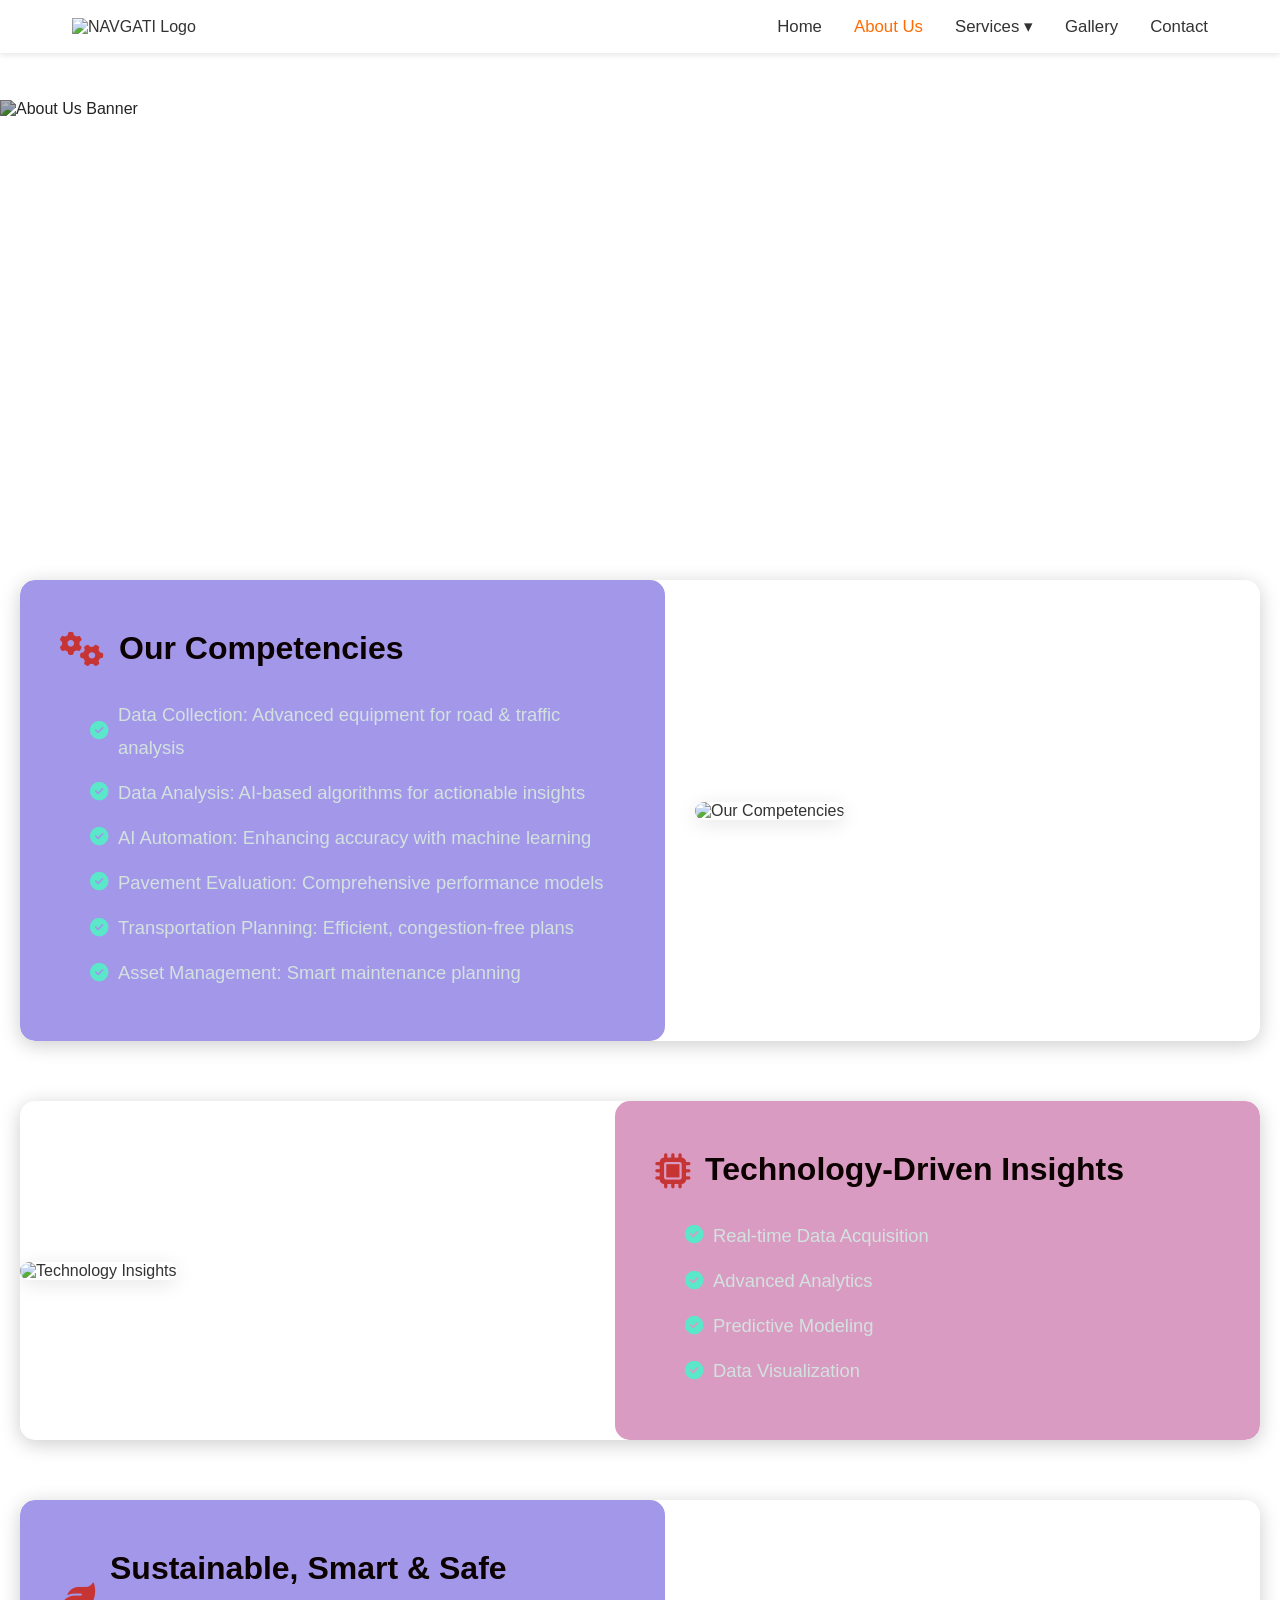
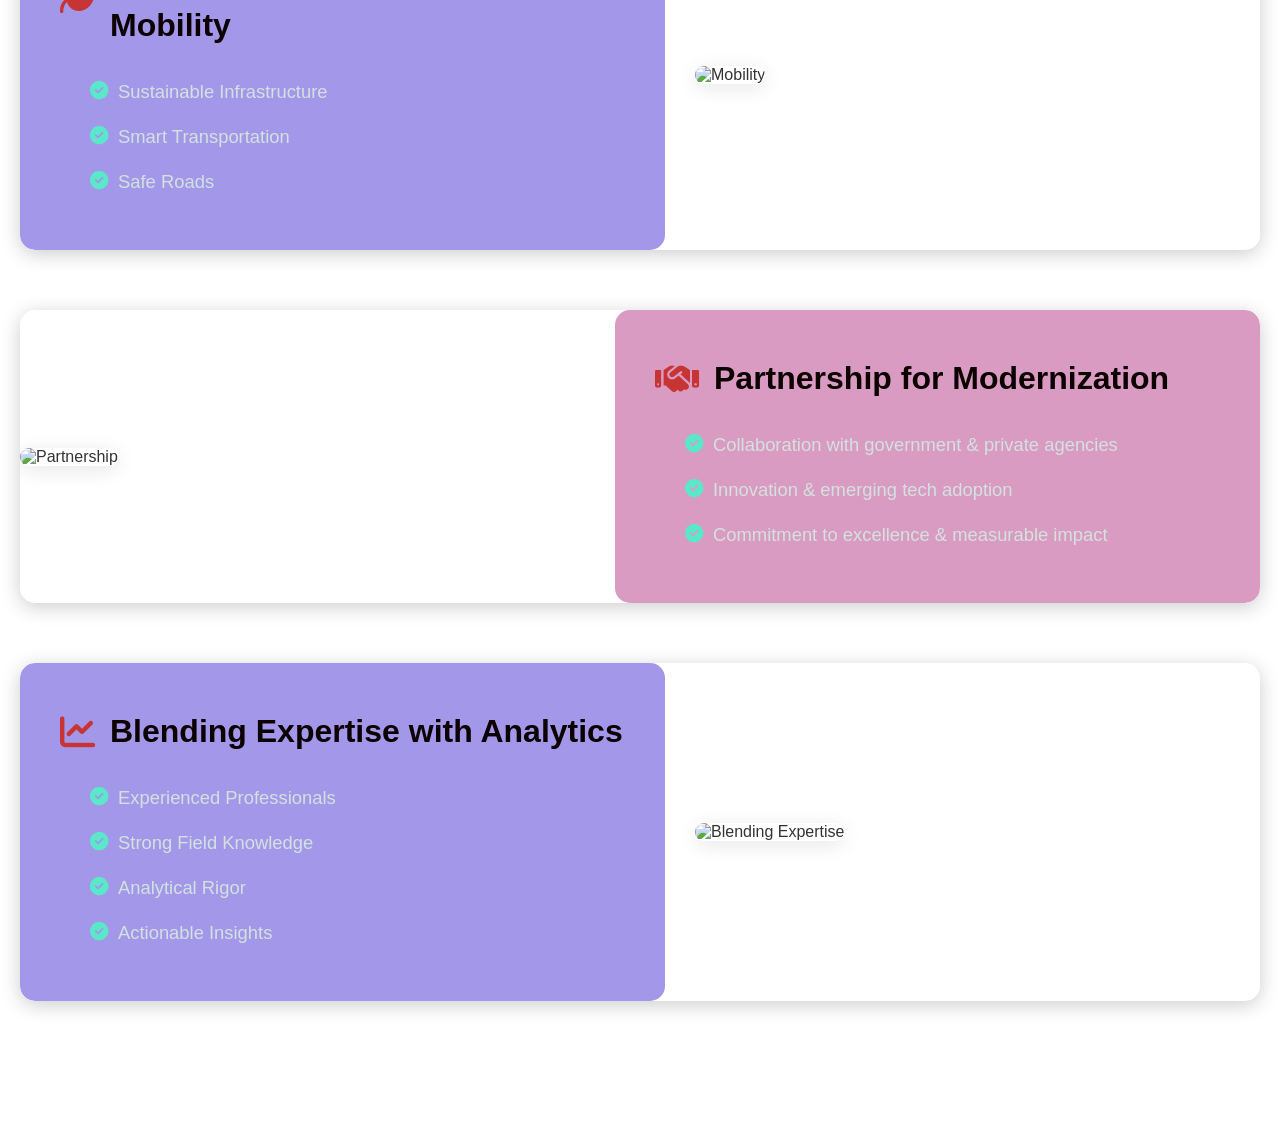
==== about.html @ 058693f0 "Add files via upload" ====
<!DOCTYPE html>
<html lang="en">
<head>
  <meta charset="UTF-8" />
  <meta name="viewport" content="width=device-width, initial-scale=1.0" />
  <title>About Us - Navgati India Pvt. Ltd.</title>

  <!-- Font Awesome for icons -->
  <link rel="stylesheet" href="https://cdnjs.cloudflare.com/ajax/libs/font-awesome/6.4.0/css/all.min.css">

  <style>
    * { margin: 0; padding: 0; box-sizing: border-box; }

   /* ===== BODY WITH FULL BACKGROUND IMAGE ===== */
body {
  font-family: 'Segoe UI', Tahoma, Geneva, Verdana, sans-serif;
  background: url('about-bg.jpg') no-repeat center center fixed;
  background-size: cover;
  color: #333;
  position: relative;
}

/* Image overlay across entire page for readability */
body::before {
  content: "";
  position: fixed;
  top: 0; 
  left: 0; 
  right: 0; 
  bottom: 0;
  background: url('overlay-texture.png') no-repeat center center fixed;
  background-size: cover;
  opacity: 0.6;   /* adjust transparency of overlay image */
  z-index: -1;
}

    /* ===== NAVBAR ===== */
    .navbar {
      position: fixed;
      top: 0;
      left: 0;
      right: 0;
      width: 100%;
      background: rgba(255, 255, 255, 0.9);
      backdrop-filter: blur(8px);
      box-shadow: 0 2px 6px rgba(0, 0, 0, 0.1);
      z-index: 1000;
    }

    .nav-container {
      max-width: 1200px;
      margin: auto;
      padding: 1rem 2rem;
      display: flex;
      align-items: center;
      justify-content: space-between;
    }

    .logo img { height: 70px; }

    .nav-menu {
      list-style: none;
      display: flex;
      align-items: center;
      gap: 2rem;
    }

    .nav-menu a {
      text-decoration: none;
      color: #333;
      font-weight: 500;
      font-size: 1.05rem;
      transition: color 0.3s;
    }

    .nav-menu a:hover,
    .nav-menu a.active { color: #ff6b00; }

    .dropdown { position: relative; }
    .dropdown-menu { 
      display: none; 
      position: absolute; 
      top: 100%; 
      left: 0; 
      background: #fff; 
      list-style: none; 
      padding: 8px 0; 
      margin: 0; 
      border-radius: 8px; 
      box-shadow: 0 4px 12px rgba(0, 0, 0, 0.15); 
      z-index: 2000; 
    }
    .dropdown:hover .dropdown-menu { display: block; }
    .dropdown-menu li { width: 220px; }
    .dropdown-item { display: block; padding: 10px 20px; color: #333; text-decoration: none; border-radius: 6px; transition: background 0.2s, color 0.2s; }
    .dropdown-item:hover { background-color: #0078d4; color: #fff; }

    /* ===== HERO SECTION ===== */
    .hero { 
      position: relative; 
      height: 400px; 
      margin-top: 100px; 
      overflow: hidden;
    }

    .hero img { 
      width: 100%; 
      height: 100%; 
      object-fit: cover; 
      filter: brightness(70%); 
    }

    .hero h1 { 
      position: absolute; 
      bottom: 30px; 
      left: 80px; 
      color: white; 
      font-size: 4rem; 
      font-weight: bold; 
    }

    /* ===== ABOUT SECTION ===== */
    .about-section { 
      padding: 80px 20px; 
      position: relative;
    }

    .section-row {
      display: flex;
      align-items: center;
      gap: 30px;
      margin-bottom: 60px;
      flex-wrap: wrap;
      border-radius: 15px;
      overflow: hidden;
      background: transparent; /* remove white container */
      box-shadow: 0 4px 20px rgba(0,0,0,0.2);
    }

    .section-row.reverse { flex-direction: row-reverse; }

    .about-text-container {
      flex: 1;
      padding: 40px;
      font-size: 1.15rem;
      line-height: 1.8;
      color: #333;
      border-radius: 15px;
    }

    .about-text-container.white-bg { background-color: rgba(154, 140, 231, 0.9); }
    .about-text-container.grey-bg { background-color: rgba(214, 145, 188, 0.9); }

    .about-text-container h2 {
      display: flex;
      align-items: center;
      font-size: 2rem;
      margin-bottom: 20px;
      color: #0c0202;
    }

    .about-text-container h2 i {
      margin-right: 15px;
      color: #c73434;
      font-size: 2.2rem;
    }

    .about-text-container ul {
      padding-left: 30px;
      margin-top: 15px;
      color: #d3e2df;
    }

    .about-text-container ul li {
      margin-bottom: 12px;
      display: flex;
      align-items: center;
    }

    .about-text-container ul li i {
      margin-right: 10px;
      color: #5be7c9;
    }

    .about-image-container {
      flex: 1;
      position: relative;
    }

    .about-image-container img {
      width: 100%;
      border-radius: 15px;
      max-height: 400px;
      border-radius: 15px;
      object-fit: cover;
      box-shadow: 0 4px 20px rgba(0,0,0,0.1);
    }

    @media (max-width: 900px) {
      .section-row, .section-row.reverse { flex-direction: column; text-align: center; }
      .about-text-container, .about-image-container { width: 100%; }
      .about-text-container h2 { justify-content: center; }
      .hero h1 { left: 20px; font-size: 2.5rem; }
    }
  </style>
</head>

<body>
  <!-- Navbar -->
  <header class="navbar">
    <div class="nav-container">
      <div class="logo"><img src="navgatilogo.png" alt="NAVGATI Logo" /></div>
      <ul class="nav-menu">
        <li><a href="index.html">Home</a></li>
        <li><a href="about.html" class="active">About Us</a></li>
        <li class="dropdown">
          <a href="#">Services ▾</a>
          <ul class="dropdown-menu">
            <li><a href="engineering.html" class="dropdown-item">Engineering Services</a></li>
            <li><a href="softwaredevelopments.html" class="dropdown-item">Software Services</a></li>
          </ul>
        </li>
        <li><a href="gallery.html">Gallery</a></li>
        <li><a href="contact Us.html">Contact</a></li>
      </ul>
    </div>
  </header>

  <!-- Hero Section -->
  <section class="hero">
    <img src="aboutbanner.png" alt="About Us Banner" />
    <h1>About Us</h1>
  </section>

  <!-- About Content -->
  <section class="about-section">

    <!-- Our Competencies -->
    <div class="section-row">
      <div class="about-text-container white-bg">
        <h2><i class="fas fa-cogs"></i>Our Competencies</h2>
        <ul>
          <li><i class="fas fa-check-circle"></i>Data Collection: Advanced equipment for road & traffic analysis</li>
          <li><i class="fas fa-check-circle"></i>Data Analysis: AI-based algorithms for actionable insights</li>
          <li><i class="fas fa-check-circle"></i>AI Automation: Enhancing accuracy with machine learning</li>
          <li><i class="fas fa-check-circle"></i>Pavement Evaluation: Comprehensive performance models</li>
          <li><i class="fas fa-check-circle"></i>Transportation Planning: Efficient, congestion-free plans</li>
          <li><i class="fas fa-check-circle"></i>Asset Management: Smart maintenance planning</li>
        </ul>
      </div>
      <div class="about-image-container">
        <img src="competencies.jpg" alt="Our Competencies" />
      </div>
    </div>

    <!-- Technology-Driven Insights -->
    <div class="section-row reverse">
      <div class="about-text-container grey-bg">
        <h2><i class="fas fa-microchip"></i>Technology-Driven Insights</h2>
        <ul>
          <li><i class="fas fa-check-circle"></i>Real-time Data Acquisition</li>
          <li><i class="fas fa-check-circle"></i>Advanced Analytics</li>
          <li><i class="fas fa-check-circle"></i>Predictive Modeling</li>
          <li><i class="fas fa-check-circle"></i>Data Visualization</li>
        </ul>
      </div>
      <div class="about-image-container">
        <img src="technology.jpg" alt="Technology Insights" />
      </div>
    </div>

    <!-- Sustainable, Smart & Safe Mobility -->
    <div class="section-row">
      <div class="about-text-container white-bg">
        <h2><i class="fas fa-leaf"></i>Sustainable, Smart & Safe Mobility</h2>
        <ul>
          <li><i class="fas fa-check-circle"></i>Sustainable Infrastructure</li>
          <li><i class="fas fa-check-circle"></i>Smart Transportation</li>
          <li><i class="fas fa-check-circle"></i>Safe Roads</li>
        </ul>
      </div>
      <div class="about-image-container">
        <img src="mobility.jpg" alt="Mobility" />
      </div>
    </div>

    <!-- Partnership for Modernization -->
    <div class="section-row reverse">
      <div class="about-text-container grey-bg">
        <h2><i class="fas fa-handshake"></i>Partnership for Modernization</h2>
        <ul>
          <li><i class="fas fa-check-circle"></i>Collaboration with government & private agencies</li>
          <li><i class="fas fa-check-circle"></i>Innovation & emerging tech adoption</li>
          <li><i class="fas fa-check-circle"></i>Commitment to excellence & measurable impact</li>
        </ul>
      </div>
      <div class="about-image-container">
        <img src="partnership.jpg" alt="Partnership" />
      </div>
    </div>

    <!-- Blending Expertise with Analytics -->
    <div class="section-row">
      <div class="about-text-container white-bg">
        <h2><i class="fas fa-chart-line"></i>Blending Expertise with Analytics</h2>
        <ul>
          <li><i class="fas fa-check-circle"></i>Experienced Professionals</li>
          <li><i class="fas fa-check-circle"></i>Strong Field Knowledge</li>
          <li><i class="fas fa-check-circle"></i>Analytical Rigor</li>
          <li><i class="fas fa-check-circle"></i>Actionable Insights</li>
        </ul>
      </div>
      <div class="about-image-container">
        <img src="analytics.jpg" alt="Blending Expertise" />
      </div>
    </div>

  </section>
</body>
</html>
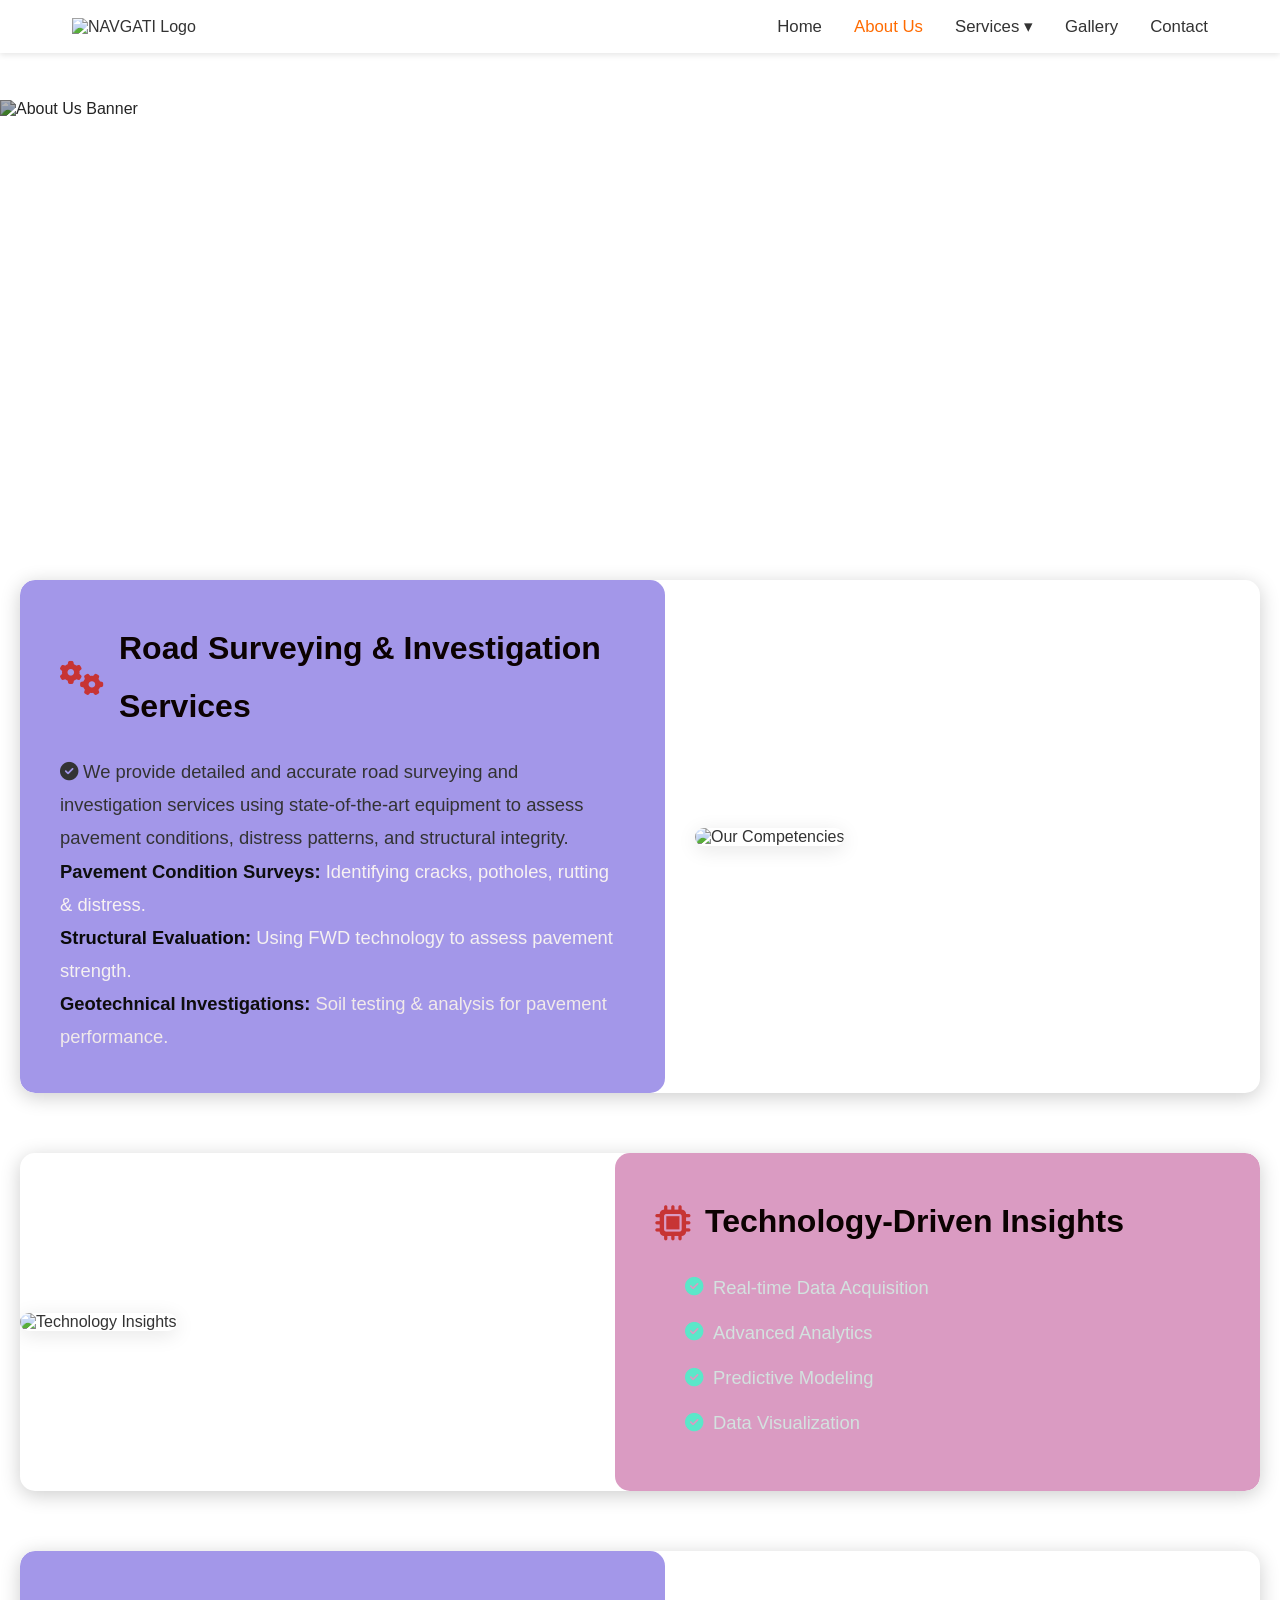
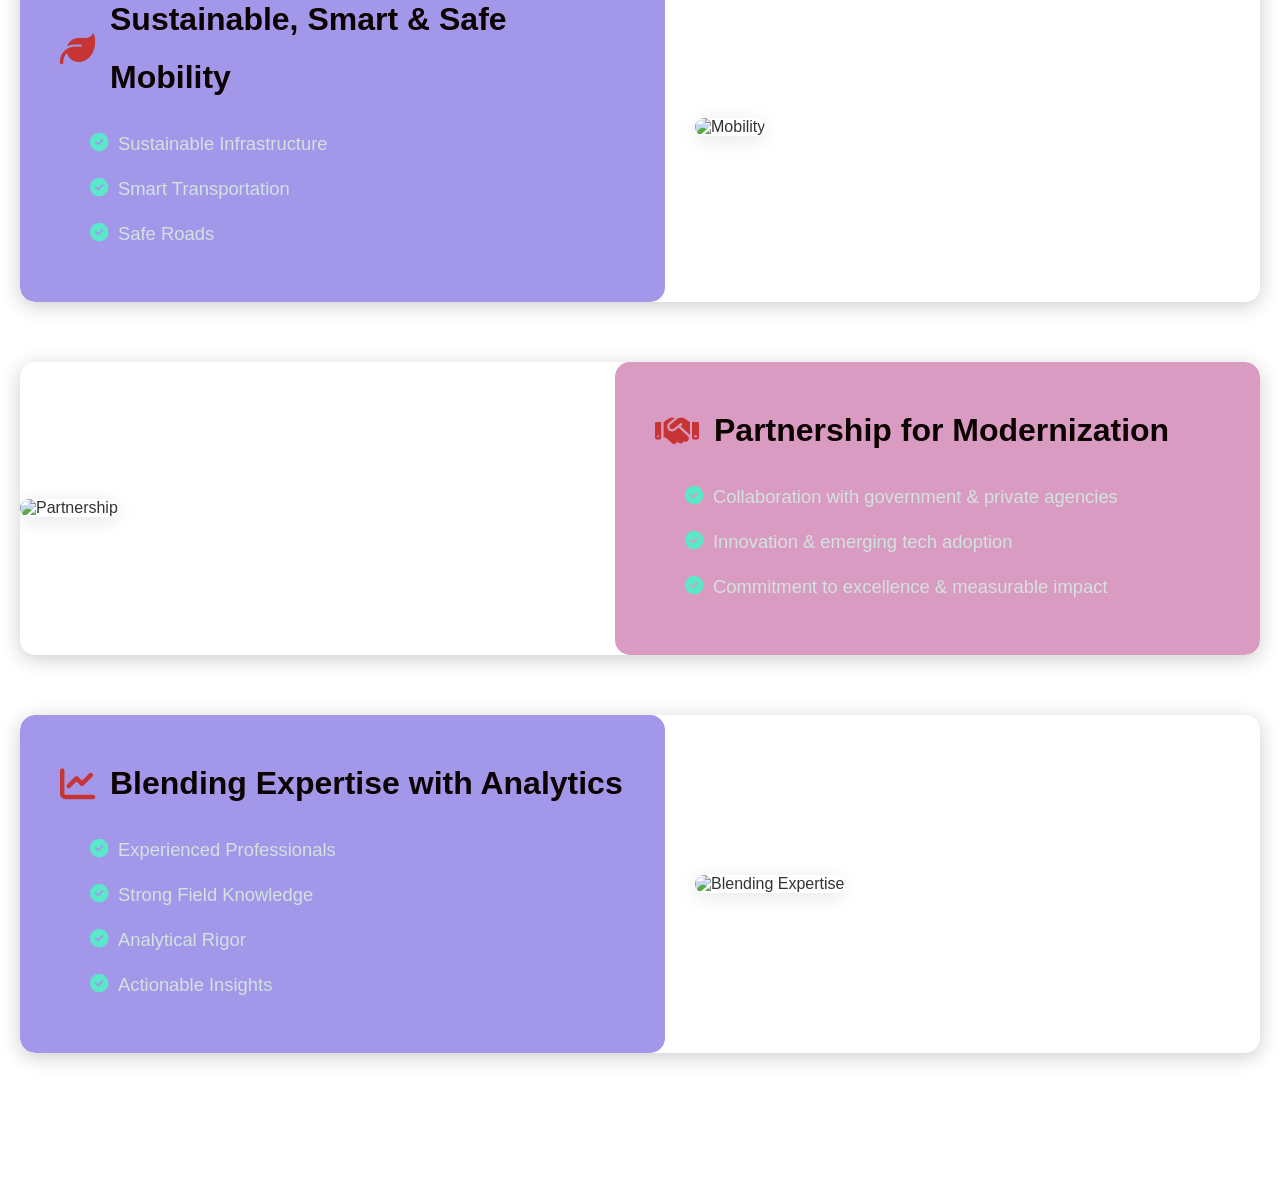
==== commit 0a255e1a: "create about.html" ====
--- a/about.html
+++ b/about.html
@@ -1,320 +1,336 @@
-<!DOCTYPE html>
-<html lang="en">
-<head>
-  <meta charset="UTF-8" />
-  <meta name="viewport" content="width=device-width, initial-scale=1.0" />
-  <title>About Us - Navgati India Pvt. Ltd.</title>
-
-  <!-- Font Awesome for icons -->
-  <link rel="stylesheet" href="https://cdnjs.cloudflare.com/ajax/libs/font-awesome/6.4.0/css/all.min.css">
-
-  <style>
-    * { margin: 0; padding: 0; box-sizing: border-box; }
-
-   /* ===== BODY WITH FULL BACKGROUND IMAGE ===== */
-body {
-  font-family: 'Segoe UI', Tahoma, Geneva, Verdana, sans-serif;
-  background: url('about-bg.jpg') no-repeat center center fixed;
-  background-size: cover;
-  color: #333;
-  position: relative;
-}
-
-/* Image overlay across entire page for readability */
-body::before {
-  content: "";
-  position: fixed;
-  top: 0; 
-  left: 0; 
-  right: 0; 
-  bottom: 0;
-  background: url('overlay-texture.png') no-repeat center center fixed;
-  background-size: cover;
-  opacity: 0.6;   /* adjust transparency of overlay image */
-  z-index: -1;
-}
-
-    /* ===== NAVBAR ===== */
-    .navbar {
-      position: fixed;
-      top: 0;
-      left: 0;
-      right: 0;
-      width: 100%;
-      background: rgba(255, 255, 255, 0.9);
-      backdrop-filter: blur(8px);
-      box-shadow: 0 2px 6px rgba(0, 0, 0, 0.1);
-      z-index: 1000;
-    }
-
-    .nav-container {
-      max-width: 1200px;
-      margin: auto;
-      padding: 1rem 2rem;
-      display: flex;
-      align-items: center;
-      justify-content: space-between;
-    }
-
-    .logo img { height: 70px; }
-
-    .nav-menu {
-      list-style: none;
-      display: flex;
-      align-items: center;
-      gap: 2rem;
-    }
-
-    .nav-menu a {
-      text-decoration: none;
-      color: #333;
-      font-weight: 500;
-      font-size: 1.05rem;
-      transition: color 0.3s;
-    }
-
-    .nav-menu a:hover,
-    .nav-menu a.active { color: #ff6b00; }
-
-    .dropdown { position: relative; }
-    .dropdown-menu { 
-      display: none; 
-      position: absolute; 
-      top: 100%; 
-      left: 0; 
-      background: #fff; 
-      list-style: none; 
-      padding: 8px 0; 
-      margin: 0; 
-      border-radius: 8px; 
-      box-shadow: 0 4px 12px rgba(0, 0, 0, 0.15); 
-      z-index: 2000; 
-    }
-    .dropdown:hover .dropdown-menu { display: block; }
-    .dropdown-menu li { width: 220px; }
-    .dropdown-item { display: block; padding: 10px 20px; color: #333; text-decoration: none; border-radius: 6px; transition: background 0.2s, color 0.2s; }
-    .dropdown-item:hover { background-color: #0078d4; color: #fff; }
-
-    /* ===== HERO SECTION ===== */
-    .hero { 
-      position: relative; 
-      height: 400px; 
-      margin-top: 100px; 
-      overflow: hidden;
-    }
-
-    .hero img { 
-      width: 100%; 
-      height: 100%; 
-      object-fit: cover; 
-      filter: brightness(70%); 
-    }
-
-    .hero h1 { 
-      position: absolute; 
-      bottom: 30px; 
-      left: 80px; 
-      color: white; 
-      font-size: 4rem; 
-      font-weight: bold; 
-    }
-
-    /* ===== ABOUT SECTION ===== */
-    .about-section { 
-      padding: 80px 20px; 
-      position: relative;
-    }
-
-    .section-row {
-      display: flex;
-      align-items: center;
-      gap: 30px;
-      margin-bottom: 60px;
-      flex-wrap: wrap;
-      border-radius: 15px;
-      overflow: hidden;
-      background: transparent; /* remove white container */
-      box-shadow: 0 4px 20px rgba(0,0,0,0.2);
-    }
-
-    .section-row.reverse { flex-direction: row-reverse; }
-
-    .about-text-container {
-      flex: 1;
-      padding: 40px;
-      font-size: 1.15rem;
-      line-height: 1.8;
-      color: #333;
-      border-radius: 15px;
-    }
-
-    .about-text-container.white-bg { background-color: rgba(154, 140, 231, 0.9); }
-    .about-text-container.grey-bg { background-color: rgba(214, 145, 188, 0.9); }
-
-    .about-text-container h2 {
-      display: flex;
-      align-items: center;
-      font-size: 2rem;
-      margin-bottom: 20px;
-      color: #0c0202;
-    }
-
-    .about-text-container h2 i {
-      margin-right: 15px;
-      color: #c73434;
-      font-size: 2.2rem;
-    }
-
-    .about-text-container ul {
-      padding-left: 30px;
-      margin-top: 15px;
-      color: #d3e2df;
-    }
-
-    .about-text-container ul li {
-      margin-bottom: 12px;
-      display: flex;
-      align-items: center;
-    }
-
-    .about-text-container ul li i {
-      margin-right: 10px;
-      color: #5be7c9;
-    }
-
-    .about-image-container {
-      flex: 1;
-      position: relative;
-    }
-
-    .about-image-container img {
-      width: 100%;
-      border-radius: 15px;
-      max-height: 400px;
-      border-radius: 15px;
-      object-fit: cover;
-      box-shadow: 0 4px 20px rgba(0,0,0,0.1);
-    }
-
-    @media (max-width: 900px) {
-      .section-row, .section-row.reverse { flex-direction: column; text-align: center; }
-      .about-text-container, .about-image-container { width: 100%; }
-      .about-text-container h2 { justify-content: center; }
-      .hero h1 { left: 20px; font-size: 2.5rem; }
-    }
-  </style>
-</head>
-
-<body>
-  <!-- Navbar -->
-  <header class="navbar">
-    <div class="nav-container">
-      <div class="logo"><img src="navgatilogo.png" alt="NAVGATI Logo" /></div>
-      <ul class="nav-menu">
-        <li><a href="index.html">Home</a></li>
-        <li><a href="about.html" class="active">About Us</a></li>
-        <li class="dropdown">
-          <a href="#">Services ▾</a>
-          <ul class="dropdown-menu">
-            <li><a href="engineering.html" class="dropdown-item">Engineering Services</a></li>
-            <li><a href="softwaredevelopments.html" class="dropdown-item">Software Services</a></li>
-          </ul>
-        </li>
-        <li><a href="gallery.html">Gallery</a></li>
-        <li><a href="contact Us.html">Contact</a></li>
-      </ul>
-    </div>
-  </header>
-
-  <!-- Hero Section -->
-  <section class="hero">
-    <img src="aboutbanner.png" alt="About Us Banner" />
-    <h1>About Us</h1>
-  </section>
-
-  <!-- About Content -->
-  <section class="about-section">
-
-    <!-- Our Competencies -->
-    <div class="section-row">
-      <div class="about-text-container white-bg">
-        <h2><i class="fas fa-cogs"></i>Our Competencies</h2>
-        <ul>
-          <li><i class="fas fa-check-circle"></i>Data Collection: Advanced equipment for road & traffic analysis</li>
-          <li><i class="fas fa-check-circle"></i>Data Analysis: AI-based algorithms for actionable insights</li>
-          <li><i class="fas fa-check-circle"></i>AI Automation: Enhancing accuracy with machine learning</li>
-          <li><i class="fas fa-check-circle"></i>Pavement Evaluation: Comprehensive performance models</li>
-          <li><i class="fas fa-check-circle"></i>Transportation Planning: Efficient, congestion-free plans</li>
-          <li><i class="fas fa-check-circle"></i>Asset Management: Smart maintenance planning</li>
-        </ul>
-      </div>
-      <div class="about-image-container">
-        <img src="competencies.jpg" alt="Our Competencies" />
-      </div>
-    </div>
-
-    <!-- Technology-Driven Insights -->
-    <div class="section-row reverse">
-      <div class="about-text-container grey-bg">
-        <h2><i class="fas fa-microchip"></i>Technology-Driven Insights</h2>
-        <ul>
-          <li><i class="fas fa-check-circle"></i>Real-time Data Acquisition</li>
-          <li><i class="fas fa-check-circle"></i>Advanced Analytics</li>
-          <li><i class="fas fa-check-circle"></i>Predictive Modeling</li>
-          <li><i class="fas fa-check-circle"></i>Data Visualization</li>
-        </ul>
-      </div>
-      <div class="about-image-container">
-        <img src="technology.jpg" alt="Technology Insights" />
-      </div>
-    </div>
-
-    <!-- Sustainable, Smart & Safe Mobility -->
-    <div class="section-row">
-      <div class="about-text-container white-bg">
-        <h2><i class="fas fa-leaf"></i>Sustainable, Smart & Safe Mobility</h2>
-        <ul>
-          <li><i class="fas fa-check-circle"></i>Sustainable Infrastructure</li>
-          <li><i class="fas fa-check-circle"></i>Smart Transportation</li>
-          <li><i class="fas fa-check-circle"></i>Safe Roads</li>
-        </ul>
-      </div>
-      <div class="about-image-container">
-        <img src="mobility.jpg" alt="Mobility" />
-      </div>
-    </div>
-
-    <!-- Partnership for Modernization -->
-    <div class="section-row reverse">
-      <div class="about-text-container grey-bg">
-        <h2><i class="fas fa-handshake"></i>Partnership for Modernization</h2>
-        <ul>
-          <li><i class="fas fa-check-circle"></i>Collaboration with government & private agencies</li>
-          <li><i class="fas fa-check-circle"></i>Innovation & emerging tech adoption</li>
-          <li><i class="fas fa-check-circle"></i>Commitment to excellence & measurable impact</li>
-        </ul>
-      </div>
-      <div class="about-image-container">
-        <img src="partnership.jpg" alt="Partnership" />
-      </div>
-    </div>
-
-    <!-- Blending Expertise with Analytics -->
-    <div class="section-row">
-      <div class="about-text-container white-bg">
-        <h2><i class="fas fa-chart-line"></i>Blending Expertise with Analytics</h2>
-        <ul>
-          <li><i class="fas fa-check-circle"></i>Experienced Professionals</li>
-          <li><i class="fas fa-check-circle"></i>Strong Field Knowledge</li>
-          <li><i class="fas fa-check-circle"></i>Analytical Rigor</li>
-          <li><i class="fas fa-check-circle"></i>Actionable Insights</li>
-        </ul>
-      </div>
-      <div class="about-image-container">
-        <img src="analytics.jpg" alt="Blending Expertise" />
-      </div>
-    </div>
-
-  </section>
-</body>
-</html>
+<!DOCTYPE html>
+<html lang="en">
+<head>
+  <meta charset="UTF-8" />
+  <meta name="viewport" content="width=device-width, initial-scale=1.0" />
+  <title>About Us - Navgati India Pvt. Ltd.</title>
+
+  <!-- Font Awesome for icons -->
+  <link rel="stylesheet" href="https://cdnjs.cloudflare.com/ajax/libs/font-awesome/6.4.0/css/all.min.css">
+
+  <style>
+    * { margin: 0; padding: 0; box-sizing: border-box; }
+
+   /* ===== BODY WITH FULL BACKGROUND IMAGE ===== */
+body {
+  font-family: 'Segoe UI', Tahoma, Geneva, Verdana, sans-serif;
+  background: url('about-bg.jpg') no-repeat center center fixed;
+  background-size: cover;
+  color: #333;
+  position: relative;
+}
+
+/* Image overlay across entire page for readability */
+body::before {
+  content: "";
+  position: fixed;
+  top: 0; 
+  left: 0; 
+  right: 0; 
+  bottom: 0;
+  background: url('overlay-texture.png') no-repeat center center fixed;
+  background-size: cover;
+  opacity: 0.6;   /* adjust transparency of overlay image */
+  z-index: -1;
+}
+
+    /* ===== NAVBAR ===== */
+    .navbar {
+      position: fixed;
+      top: 0;
+      left: 0;
+      right: 0;
+      width: 100%;
+      background: rgba(255, 255, 255, 0.9);
+      backdrop-filter: blur(8px);
+      box-shadow: 0 2px 6px rgba(0, 0, 0, 0.1);
+      z-index: 1000;
+    }
+
+    .nav-container {
+      max-width: 1200px;
+      margin: auto;
+      padding: 1rem 2rem;
+      display: flex;
+      align-items: center;
+      justify-content: space-between;
+    }
+
+    .logo img { height: 70px; }
+
+    .nav-menu {
+      list-style: none;
+      display: flex;
+      align-items: center;
+      gap: 2rem;
+    }
+
+    .nav-menu a {
+      text-decoration: none;
+      color: #333;
+      font-weight: 500;
+      font-size: 1.05rem;
+      transition: color 0.3s;
+    }
+
+    .nav-menu a:hover,
+    .nav-menu a.active { color: #ff6b00; }
+
+    .dropdown { position: relative; }
+    .dropdown-menu { 
+      display: none; 
+      position: absolute; 
+      top: 100%; 
+      left: 0; 
+      background: #fff; 
+      list-style: none; 
+      padding: 8px 0; 
+      margin: 0; 
+      border-radius: 8px; 
+      box-shadow: 0 4px 12px rgba(0, 0, 0, 0.15); 
+      z-index: 2000; 
+    }
+    .dropdown:hover .dropdown-menu { display: block; }
+    .dropdown-menu li { width: 220px; }
+    .dropdown-item { display: block; padding: 10px 20px; color: #333; text-decoration: none; border-radius: 6px; transition: background 0.2s, color 0.2s; }
+    .dropdown-item:hover { background-color: #0078d4; color: #fff; }
+
+    /* ===== HERO SECTION ===== */
+    .hero { 
+      position: relative; 
+      height: 400px; 
+      margin-top: 100px; 
+      overflow: hidden;
+    }
+
+    .hero img { 
+      width: 100%; 
+      height: 100%; 
+      object-fit: cover; 
+      filter: brightness(70%); 
+    }
+
+    .hero h1 { 
+      position: absolute; 
+      bottom: 30px; 
+      left: 80px; 
+      color: white; 
+      font-size: 4rem; 
+      font-weight: bold; 
+    }
+
+    /* ===== ABOUT SECTION ===== */
+    .about-section { 
+      padding: 80px 20px; 
+      position: relative;
+    }
+
+    .section-row {
+      display: flex;
+      align-items: center;
+      gap: 30px;
+      margin-bottom: 60px;
+      flex-wrap: wrap;
+      border-radius: 15px;
+      overflow: hidden;
+      background: transparent; /* remove white container */
+      box-shadow: 0 4px 20px rgba(0,0,0,0.2);
+    }
+
+    .section-row.reverse { flex-direction: row-reverse; }
+
+    .about-text-container {
+      flex: 1;
+      padding: 40px;
+      font-size: 1.15rem;
+      line-height: 1.8;
+      color: #333;
+      border-radius: 15px;
+    }
+
+    .about-text-container.white-bg { background-color: rgba(154, 140, 231, 0.9); }
+    .about-text-container.grey-bg { background-color: rgba(214, 145, 188, 0.9); }
+
+    .about-text-container h2 {
+      display: flex;
+      align-items: center;
+      font-size: 2rem;
+      margin-bottom: 20px;
+      color: #0c0202;
+    }
+
+    .about-text-container h2 i {
+      margin-right: 15px;
+      color: #c73434;
+      font-size: 2.2rem;
+    }
+
+    .about-text-container ul {
+      padding-left: 30px;
+      margin-top: 15px;
+      color: #d3e2df;
+    }
+
+    .about-text-container ul li {
+      margin-bottom: 12px;
+      display: flex;
+      align-items: center;
+    }
+
+    .about-text-container ul li i {
+      margin-right: 10px;
+      color: #5be7c9;
+    }
+
+    .about-image-container {
+      flex: 1;
+      position: relative;
+    }
+
+    .about-image-container img {
+      width: 100%;
+      border-radius: 15px;
+      max-height: 400px;
+      border-radius: 15px;
+      object-fit: cover;
+      box-shadow: 0 4px 20px rgba(0,0,0,0.1);
+    }
+
+    @media (max-width: 900px) {
+      .section-row, .section-row.reverse { flex-direction: column; text-align: center; }
+      .about-text-container, .about-image-container { width: 100%; }
+      .about-text-container h2 { justify-content: center; }
+      .hero h1 { left: 20px; font-size: 2.5rem; }
+    }
+  </style>
+</head>
+
+<body>
+  <!-- Navbar -->
+  <header class="navbar">
+    <div class="nav-container">
+      <div class="logo"><img src="navgatilogo.png" alt="NAVGATI Logo" /></div>
+      <ul class="nav-menu">
+        <li><a href="index.html">Home</a></li>
+        <li><a href="about.html" class="active">About Us</a></li>
+        <li class="dropdown">
+          <a href="#">Services ▾</a>
+          <ul class="dropdown-menu">
+            <li><a href="engineering.html" class="dropdown-item">Engineering Services</a></li>
+            <li><a href="softwaredevelopments.html" class="dropdown-item">Software Services</a></li>
+          </ul>
+        </li>
+        <li><a href="gallery.html">Gallery</a></li>
+        <li><a href="contact Us.html">Contact</a></li>
+      </ul>
+    </div>
+  </header>
+
+  <!-- Hero Section -->
+  <section class="hero">
+    <img src="aboutbanner.png" alt="About Us Banner" />
+    <h1>About Us</h1>
+  </section>
+
+  <!-- About Content -->
+  <section class="about-section">
+
+    <!-- Our Competencies -->
+    <div class="section-row">
+      <div class="about-text-container white-bg">
+        <h2><i class="fas fa-cogs"></i> Road Surveying & Investigation Services</h2>
+      
+         
+      
+        <!-- Main Description -->
+        <p>
+          <i class="fas fa-check-circle"></i>
+          We provide detailed and accurate road surveying and investigation services using 
+          state-of-the-art equipment to assess pavement conditions, distress patterns, 
+          and structural integrity.
+        </p>
+           <!-- Sub-Sections -->
+        <p>
+          <strong style="color:#0e0f0f;">Pavement Condition Surveys:</strong>
+          <span style="color:#f8f2f2;"> Identifying cracks, potholes, rutting & distress.</span>
+        </p>
+
+        <p>
+          <strong style="color:#0a0a0a;">Structural Evaluation:</strong>
+          <span style="color:#f5f1f1;"> Using FWD technology to assess pavement strength.</span>
+        </p>
+          <strong style="color:#0e0d0d;">Geotechnical Investigations:</strong>
+          <span style="color:#f1eaea;"> Soil testing & analysis for pavement performance.</span>
+        </p>
+
+      </div>
+      <div class="about-image-container">
+        <img src="competencies.jpg" alt="Our Competencies" />
+      </div>
+    </div>
+
+    <!-- Technology-Driven Insights -->
+    <div class="section-row reverse">
+      <div class="about-text-container grey-bg">
+        <h2><i class="fas fa-microchip"></i>Technology-Driven Insights</h2>
+        <ul>
+          <li><i class="fas fa-check-circle"></i>Real-time Data Acquisition</li>
+          <li><i class="fas fa-check-circle"></i>Advanced Analytics</li>
+          <li><i class="fas fa-check-circle"></i>Predictive Modeling</li>
+          <li><i class="fas fa-check-circle"></i>Data Visualization</li>
+        </ul>
+      </div>
+      <div class="about-image-container">
+        <img src="technology.jpg" alt="Technology Insights" />
+      </div>
+    </div>
+
+    <!-- Sustainable, Smart & Safe Mobility -->
+    <div class="section-row">
+      <div class="about-text-container white-bg">
+        <h2><i class="fas fa-leaf"></i>Sustainable, Smart & Safe Mobility</h2>
+        <ul>
+          <li><i class="fas fa-check-circle"></i>Sustainable Infrastructure</li>
+          <li><i class="fas fa-check-circle"></i>Smart Transportation</li>
+          <li><i class="fas fa-check-circle"></i>Safe Roads</li>
+        </ul>
+      </div>
+      <div class="about-image-container">
+        <img src="mobility.jpg" alt="Mobility" />
+      </div>
+    </div>
+
+    <!-- Partnership for Modernization -->
+    <div class="section-row reverse">
+      <div class="about-text-container grey-bg">
+        <h2><i class="fas fa-handshake"></i>Partnership for Modernization</h2>
+        <ul>
+          <li><i class="fas fa-check-circle"></i>Collaboration with government & private agencies</li>
+          <li><i class="fas fa-check-circle"></i>Innovation & emerging tech adoption</li>
+          <li><i class="fas fa-check-circle"></i>Commitment to excellence & measurable impact</li>
+        </ul>
+      </div>
+      <div class="about-image-container">
+        <img src="partnership.jpg" alt="Partnership" />
+      </div>
+    </div>
+
+    <!-- Blending Expertise with Analytics -->
+    <div class="section-row">
+      <div class="about-text-container white-bg">
+        <h2><i class="fas fa-chart-line"></i>Blending Expertise with Analytics</h2>
+        <ul>
+          <li><i class="fas fa-check-circle"></i>Experienced Professionals</li>
+          <li><i class="fas fa-check-circle"></i>Strong Field Knowledge</li>
+          <li><i class="fas fa-check-circle"></i>Analytical Rigor</li>
+          <li><i class="fas fa-check-circle"></i>Actionable Insights</li>
+        </ul>
+      </div>
+      <div class="about-image-container">
+        <img src="analytics.jpg" alt="Blending Expertise" />
+      </div>
+    </div>
+
+  </section>
+</body>
+</html>
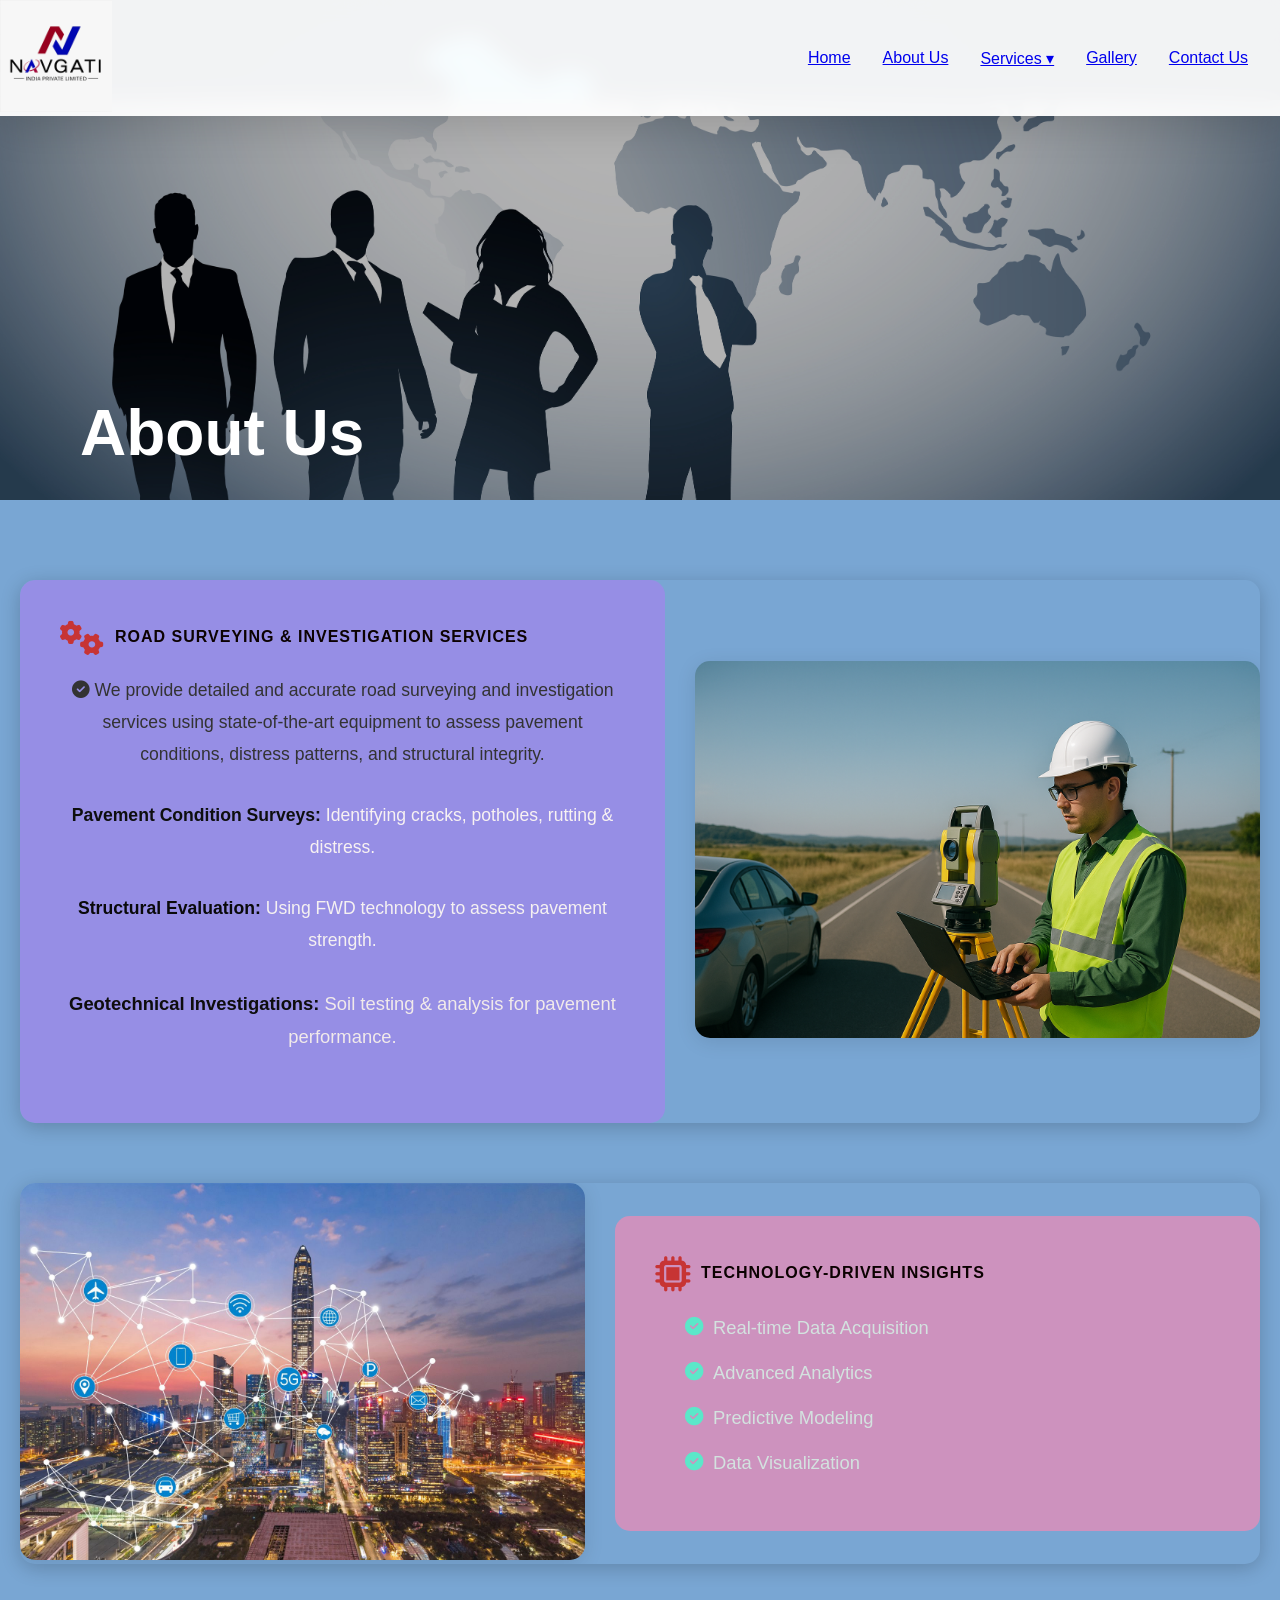
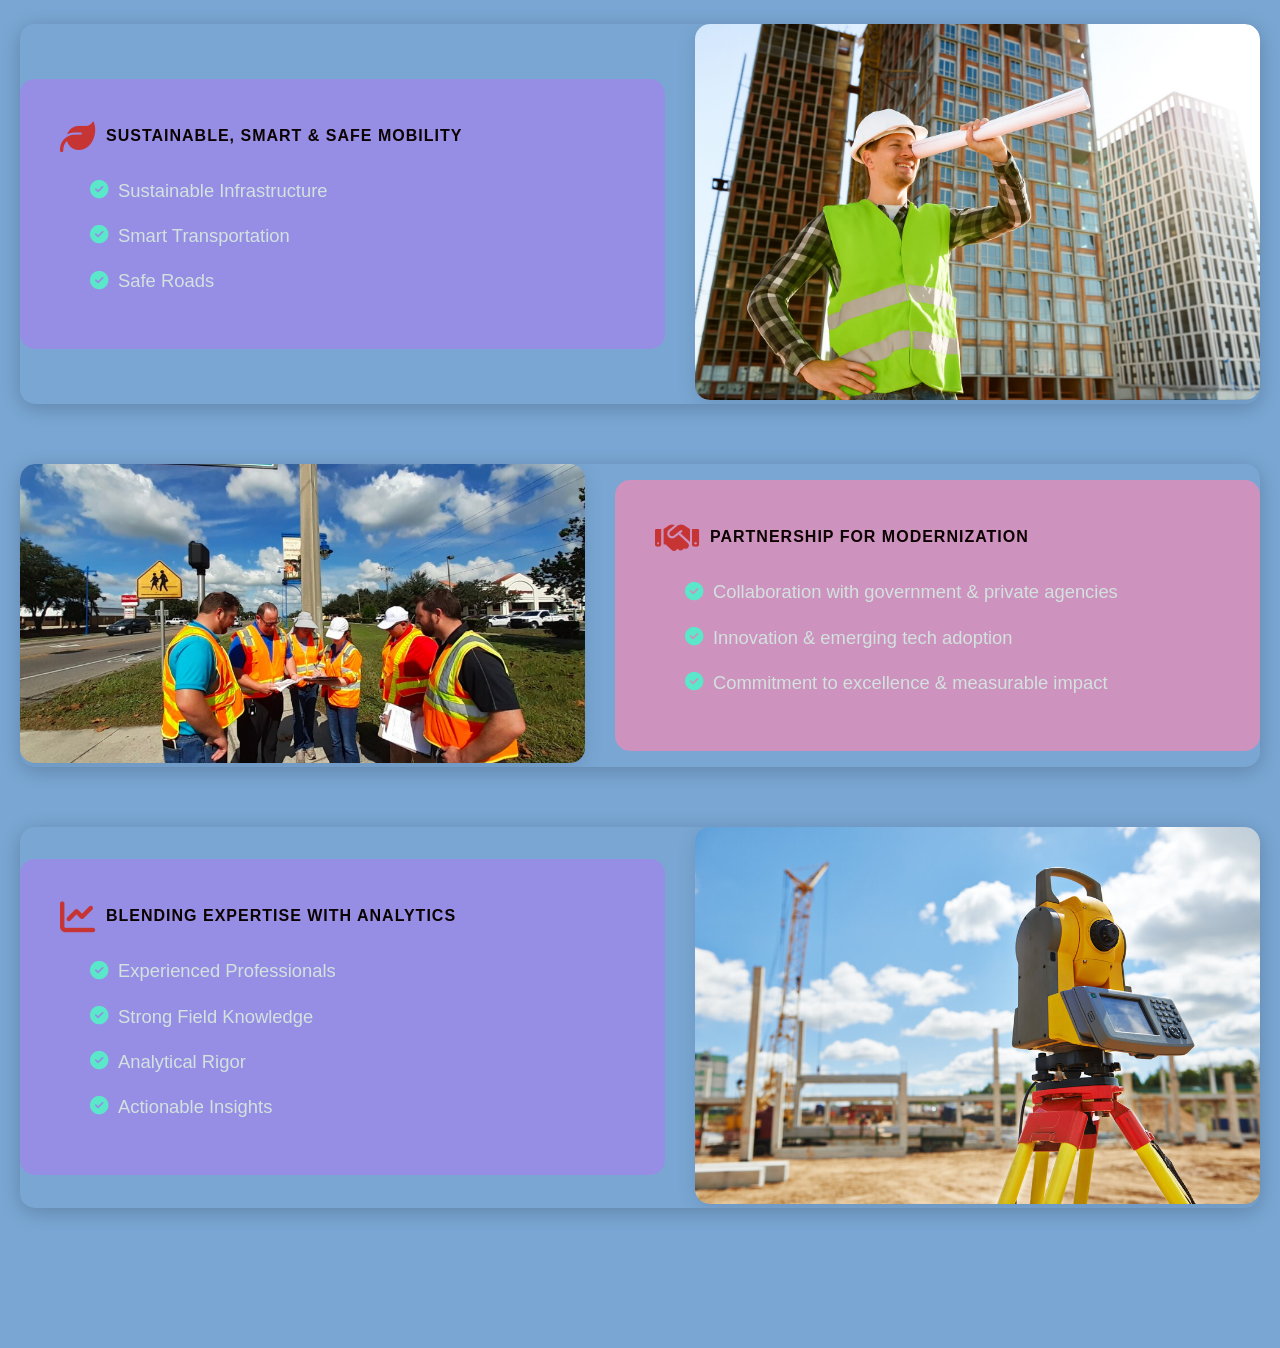
==== commit 08671d40: "Create about.html" ====
--- a/about.html
+++ b/about.html
@@ -4,6 +4,7 @@
   <meta charset="UTF-8" />
   <meta name="viewport" content="width=device-width, initial-scale=1.0" />
   <title>About Us - Navgati India Pvt. Ltd.</title>
+  <link rel="stylesheet" href="style.css">
 
   <!-- Font Awesome for icons -->
   <link rel="stylesheet" href="https://cdnjs.cloudflare.com/ajax/libs/font-awesome/6.4.0/css/all.min.css">
@@ -34,66 +35,7 @@
   z-index: -1;
 }
 
-    /* ===== NAVBAR ===== */
-    .navbar {
-      position: fixed;
-      top: 0;
-      left: 0;
-      right: 0;
-      width: 100%;
-      background: rgba(255, 255, 255, 0.9);
-      backdrop-filter: blur(8px);
-      box-shadow: 0 2px 6px rgba(0, 0, 0, 0.1);
-      z-index: 1000;
-    }
-
-    .nav-container {
-      max-width: 1200px;
-      margin: auto;
-      padding: 1rem 2rem;
-      display: flex;
-      align-items: center;
-      justify-content: space-between;
-    }
-
-    .logo img { height: 70px; }
-
-    .nav-menu {
-      list-style: none;
-      display: flex;
-      align-items: center;
-      gap: 2rem;
-    }
-
-    .nav-menu a {
-      text-decoration: none;
-      color: #333;
-      font-weight: 500;
-      font-size: 1.05rem;
-      transition: color 0.3s;
-    }
-
-    .nav-menu a:hover,
-    .nav-menu a.active { color: #ff6b00; }
-
-    .dropdown { position: relative; }
-    .dropdown-menu { 
-      display: none; 
-      position: absolute; 
-      top: 100%; 
-      left: 0; 
-      background: #fff; 
-      list-style: none; 
-      padding: 8px 0; 
-      margin: 0; 
-      border-radius: 8px; 
-      box-shadow: 0 4px 12px rgba(0, 0, 0, 0.15); 
-      z-index: 2000; 
-    }
-    .dropdown:hover .dropdown-menu { display: block; }
-    .dropdown-menu li { width: 220px; }
-    .dropdown-item { display: block; padding: 10px 20px; color: #333; text-decoration: none; border-radius: 6px; transition: background 0.2s, color 0.2s; }
-    .dropdown-item:hover { background-color: #0078d4; color: #fff; }
+   
 
     /* ===== HERO SECTION ===== */
     .hero { 
@@ -154,13 +96,13 @@
     .about-text-container h2 {
       display: flex;
       align-items: center;
-      font-size: 2rem;
+      font-size: 1rem;
       margin-bottom: 20px;
       color: #0c0202;
     }
 
     .about-text-container h2 i {
-      margin-right: 15px;
+      margin-right: 10px;
       color: #c73434;
       font-size: 2.2rem;
     }
@@ -190,7 +132,7 @@
     .about-image-container img {
       width: 100%;
       border-radius: 15px;
-      max-height: 400px;
+      max-height: 600px;
       border-radius: 15px;
       object-fit: cover;
       box-shadow: 0 4px 20px rgba(0,0,0,0.1);
@@ -221,7 +163,7 @@
           </ul>
         </li>
         <li><a href="gallery.html">Gallery</a></li>
-        <li><a href="contact Us.html">Contact</a></li>
+        <li><a href="contact Us.html">Contact Us</a></li>
       </ul>
     </div>
   </header>
@@ -333,4 +275,4 @@
 
   </section>
 </body>
-</html>
+</html>  
--- a/style.css
+++ b/style.css
@@ -0,0 +1,1365 @@
+/* Reset */
+* {
+    margin: 0;
+    padding: 0;
+    box-sizing: border-box;
+}
+
+html,body {
+    font-family: 'Segoe UI', Tahoma, Geneva, Verdana, sans-serif;
+  
+}
+
+/* --- NAVIGATION BAR FIX --- */
+.navbar {
+  position: fixed;
+  top: 0;
+  left: 0;
+  right: 0;
+  z-index: 1000;
+}
+
+.nav-container {
+  background: #e20e0e; /* solid white */
+  box-shadow: 0 2px 6px rgba(0, 0, 0, 0.1);
+  display: flex;
+  justify-content: space-between;
+  align-items: center;
+  padding-right: 2rem;
+}
+
+/* Logo size */
+.logo img {
+  height: 7rem;
+  width: auto;
+}
+
+/* --- DROPDOWN MENU FIX --- */
+.dropdown {
+  position: relative;
+}
+
+.dropdown-menu {
+  display: none;
+  position: absolute;
+  top: 100%;
+  left: 0;
+  background-color: #ffffff; /* solid white background */
+  list-style: none;
+  margin: 0;
+  padding: 8px 0;
+  border-radius: 8px;
+  box-shadow: 0 4px 12px rgba(0, 0, 0, 0.15);
+  z-index: 2000;
+  opacity: 1;
+  transition: none; /* no fading */
+}
+
+.dropdown-menu li {
+  width: 220px;
+  text-align: left;
+}
+
+/* Each item looks like a button */
+.dropdown-item {
+  display: block;
+  padding: 10px 20px;
+  color: #333;
+  background-color: #fff;
+  text-decoration: none;
+  font-weight: 500;
+  border: none;
+  cursor: pointer;
+  border-radius: 6px;
+  transition: background 0.2s, color 0.2s;
+}
+
+.dropdown-item:hover {
+  background-color: #0078d4;
+  color: #fff;
+}
+
+/* Show dropdown instantly on hover */
+.dropdown:hover .dropdown-menu {
+  display: block;
+}
+
+/* --- Optional: Keep background slider below nav --- */
+.img-slider {
+  margin-top: 120px;
+  position: relative;
+  z-index: 1;
+}
+
+.nav-container {
+    background: rgba(255,255,255,0.95);
+    backdrop-filter: blur(10px);
+
+    /* padding: 1rem 1.5rem; */
+    /* border-radius: 50px; */
+    box-shadow: 0 10px 40px rgba(0, 0, 0, 0.15);
+    display: flex;
+    justify-content: space-between;
+    align-items: center;
+    padding-right: 2rem;
+    /* gap: 1rem; */
+}
+
+.logo img {
+    height: 7rem;
+    width: auto;
+}
+
+/* Nav Menu */
+.nav-menu {
+    display: flex;
+    list-style: none;
+    gap: 2rem;
+    align-items: center;
+}
+
+.nav-link {
+    text-decoration: none;
+    color: #333;
+    font-size: 1.1rem;
+    font-weight: 500;
+    position: relative;
+    padding: 0.5rem 0;
+}
+
+.nav-link:hover,
+.nav-link.active {
+    color: #667eea;
+}
+
+.nav-link::after {
+    content: '';
+    position: absolute;
+    width: 0;
+    height: 3px;
+    bottom: 0;
+    left: 0;
+    background: #667eea;
+    transition: .3s;
+}
+
+.nav-link:hover::after,
+.nav-link.active::after {
+    width: 100%;
+}
+
+/* Mobile Hamburger */
+.hamburger {
+    display: none;
+    flex-direction: column;
+    gap: 5px;
+    cursor: pointer;
+}
+.hamburger span {
+    width: 30px;
+    height: 3px;
+    background: #333;
+    border-radius: 3px;
+}
+
+/* Image Slider Section */
+.img-slider {
+    width: 100%;
+    height: 100vh;
+    position: relative;
+    overflow: hidden;
+    margin-top: 120px;
+}
+
+.slide-img {
+    position: absolute;
+    width: 100%;
+    height: 100%;
+    background-size: cover;
+    background-position: center;
+    opacity: 0;
+    animation: sliderFade 20s infinite;
+    object-fit: cover;
+}
+.slide-text{
+    position:absolute;
+    top:50%;
+    left:50%;
+    transform: translate(-50%,-50%);
+    color:white;
+    text-align: center;
+    padding:20px;
+    border-radius: 10px;
+}
+.slide-text h2{
+    font-size: 5rem;
+    font-weight: bold;
+    /* -webkit-box-reflect: below 5px linear-gradient(transparent,rgba(255,255,255,0.2)); */
+    margin:0;
+}
+.slide-text p{
+    font-size: 1rem;
+}
+
+.slide-img:nth-child(1) { animation-delay: 0s; }
+.slide-img:nth-child(2) { animation-delay: 5s; }
+.slide-img:nth-child(3) { animation-delay: 10s; }
+.slide-img:nth-child(4) { animation-delay: 15s; }
+
+@keyframes sliderFade {
+    0% { opacity: 0; transform: scale(1); }
+    10% { opacity: 1; }
+    25% { opacity: 1; transform: scale(1.1); }
+    35% { opacity: 0; }
+    100% { opacity: 0; }
+}
+
+/* Hero Content */
+.content {
+    text-align: center;
+    margin-top: 3rem;
+    color: #333;
+}
+
+.content h1 {
+    font-size: 4rem;
+    animation: fadeInUp 1s ease;
+}
+
+.content p {
+    font-size: 1.5rem;
+    animation: fadeInUp 1s ease .2s backwards;
+}
+
+@keyframes fadeInUp {
+    from {opacity: 0; transform: translateY(30px);}
+    to {opacity: 1; transform: translateY(0);}
+}
+
+/* Responsive */
+@media (max-width: 768px) {
+    .hamburger{ display: flex; }
+
+    .nav-menu {
+        position: fixed;
+        top: 0; right: -100%;
+        width: 70%;
+        height: 100vh;
+        flex-direction: column;
+        gap: 2rem;
+        background: white;
+        padding-top: 7rem;
+        transition: 0.3s;
+    }
+    .nav-menu.active { right: 0; }
+
+    .img-slider { height: 60vh; }
+
+    .content h1 { font-size: 2.8rem; }
+    .content p { font-size: 1.2rem; }
+}
+/* About Section */
+.about-section {
+    background-color: #79a6d3; /* Soft light blue-gray */
+    padding: 80px 20px;
+    text-align: center;
+    
+}
+
+.about-container {
+    max-width: 900px;
+    margin: auto;
+}
+
+.about-section h2 {
+    font-size: 2.5rem;
+    margin-bottom: 20px;
+    color: #1a1a1a;
+    text-transform: uppercase;
+    letter-spacing: 1px;
+}
+
+.about-section p {
+    font-size: 1.1rem;
+    line-height: 1.8;
+    color: #333;
+    margin-bottom: 30px;
+}
+
+.know-more-btn {
+    display: inline-block;
+    padding: 12px 30px;
+    background-color: #004aad;
+    color: white;
+    text-decoration: none;
+    border-radius: 6px;
+    transition: 0.3s;
+}
+
+.know-more-btn:hover {
+    background-color: #002f73;
+}
+/* Context Bar (Know More Panel) */
+.popup-overlay {
+    position: fixed;
+    top: 0;
+    right: 0;
+    width: 0;
+    height: 100%;
+    background: rgba(0,0,0,0.4);
+    overflow: hidden;
+    transition: width 0.4s ease;
+    z-index: 999;
+}
+
+.popup-overlay.active {
+    width: 100%;
+}
+
+.popup-box {
+    position: fixed;
+    top: 0;
+    right: -600px;
+    width: 500px;
+    height: 100%;
+    background: #ffffff;
+    color: #333;
+    padding: 40px;
+    overflow-y: auto;
+    box-shadow: -4px 0 20px rgba(0,0,0,0.2);
+    border-radius: 10px 0 0 10px;
+    z-index: 1000;
+    transition: right 0.4s ease;
+}
+
+.popup-box.active {
+    right: 0;
+}
+
+.popup-box h2, .popup-box h3 {
+    color: #004aad;
+    margin-bottom: 10px;
+}
+
+.popup-box p {
+    line-height: 1.7;
+    margin-bottom: 12px;
+}
+
+.close-popup {
+    background: #004aad;
+    color: white;
+    border: none;
+    padding: 10px 20px;
+    border-radius: 6px;
+    cursor: pointer;
+    font-size: 15px;
+    display: inline-block;
+    margin-top: 20px;
+} 
+
+.close-popup:hover {
+    background: #0066cc;
+}
+.about-section {
+  background-color:none;
+  padding: 50px 0;
+}
+
+.about-container {
+  max-width: 1200px;
+  margin: auto;
+  display: flex;
+  align-items: center;
+  justify-content: space-between;
+  gap: 0;
+  padding: 0;
+}
+
+.about-text {
+  flex: 1;
+}
+
+.about-text h2 {
+  font-size: 2.5rem;
+  color: #000;
+  margin-bottom: 20px;
+}
+
+.about-text p {
+  font-size: 1rem;
+  line-height: 1.7;
+  color: #333;
+  text-align: justify;
+  margin-bottom: 30px;
+}
+
+.read-more-btn {
+  display: inline-block;
+  background-color: #ff3b2f;
+  color: #fff;
+  text-decoration: none;
+  padding: 12px 30px;
+  border-radius: 4px;
+  font-weight: 600;
+  transition: 0.3s;
+}
+
+.read-more-btn:hover {
+  background-color: #e02a1e;
+}
+
+.about-image {
+  flex: 1;
+  position: relative;
+}
+
+.about-image img {
+  width: 100%;
+  border-radius: 5px;
+  box-shadow: 0 4px 15px rgba(0, 0, 0, 0.1);
+}
+
+.about-image::after {
+  content: "";
+  position: absolute;
+  right: -10px;
+  bottom: -10px;
+  width: 50%;
+  height: 20px;
+  background-color: #ff3b2f;
+  z-index: -1;
+}
+
+@media (max-width: 900px) {
+  .about-container {
+    flex-direction: column;
+    text-align: center;
+  }
+  .about-image::after {
+    display: none;
+  }
+}
+/* Dropdown menu */
+.dropdown {
+  position: relative;
+}
+
+.dropdown-menu {
+  display: none;
+  position: absolute;
+  background-color: white;
+  top: 100%;
+  left: 0;
+  list-style: none;
+  padding: 0;
+  margin: 0;
+  box-shadow: 0 4px 8px rgba(0,0,0,0.1);
+  border-radius: 6px;
+  z-index: 1000;
+}
+
+.dropdown-menu li {
+  width: 200px;
+}
+
+.dropdown-item {
+  display: block;
+  padding: 10px 15px;
+  color: #ff6600;
+  text-decoration: none;
+  transition: background 0.3s;
+}
+
+.dropdown-item:hover {
+  background-color: #ffe6cc;
+}
+
+/* Show dropdown on hover */
+.dropdown:hover .dropdown-menu {
+  display: block;
+}
+.services-section {
+  padding: 100px 10%;
+  background: rgb(209, 235, 211);      
+  text-align: center;
+}
+
+.services-title {
+  font-size: 2.8rem;
+  font-weight: 700;
+  color: #111;
+  margin-bottom: 60px;
+  text-transform: uppercase;
+  letter-spacing: 1px;
+}
+
+.services-container {
+  display: flex;
+  justify-content: center;     /* Centers both cards horizontally */
+  align-items: flex-start;
+  gap: 100px;                  /* More space between the two cards */
+  flex-wrap: nowrap;           /* Keeps them strictly side-by-side */
+  padding: 0 100px;            /* Adds more space from page edges */
+  max-width: 1400px;           /* Prevents stretching too wide */
+  margin: 0 auto;              /* Centers entire container on page */
+}
+
+.flip-card {
+  background: transparent;
+  width: 600px;                /* Increased width */
+  height: 380px;               /* Slightly taller for text fit */
+  perspective: 1000px;
+  border-radius: 20px;
+}
+
+
+.flip-card-inner {
+  position: relative;
+  width: 100%;
+  height: 100%;
+  text-align: center;
+  transition: transform 0.8s;
+  transform-style: preserve-3d;
+  border-radius: 20px;
+}
+
+.flip-card:hover .flip-card-inner {
+  transform: rotateY(180deg);
+}
+
+/* Front & Back */
+.flip-card-front, .flip-card-back {
+  position: absolute;
+  width: 100%;
+  height: 100%;
+  backface-visibility: hidden;
+  border-radius: 15px;
+  box-shadow: 0 6px 20px rgba(228, 125, 125, 0.15);
+  overflow: hidden;
+}
+
+.flip-card-front {
+  background: #90e7e7cc;
+  padding: 35px;
+  text-align: left;
+}
+
+.flip-card-front h3 {
+  color: #6543fc;
+  margin-bottom: 15px;
+  font-size: 1.8rem;
+}
+
+.flip-card-front p {
+  color: #333;
+  font-size: 1rem;
+  line-height: 1.7;
+  margin-bottom: 25px;
+}
+
+.flip-card-back {
+  background: #fff;
+  transform: rotateY(180deg);
+}
+
+.flip-card-back img {
+  width: 100%;
+  height: 100%;
+  object-fit: cover;
+}
+
+/* Red Read More Button */
+.read-more-btn {
+  display: inline-block;
+  padding: 10px 24px;
+  background-color: #f17c85;
+  color: white;
+  text-decoration: none;
+  border: none;
+  border-radius: 25px;
+  font-weight: 500;
+  transition: background-color 0.3s ease;
+}
+
+.read-more-btn:hover {
+  background-color: #c62b37;
+}
+/* Hero Image Section */
+.hero-section {
+  position: relative;
+  height: 80vh;
+  background: url('services-bg.jpg') no-repeat center center/cover;
+  display: flex;
+  align-items: center;
+  justify-content: center;
+}
+
+.hero-overlay {
+  background: rgba(0, 0, 0, 0.5);
+  width: 100%;
+  height: 100%;
+  display: flex;
+  align-items: center;
+  justify-content: center;
+}
+
+.hero-overlay h1 {
+  color: #fa6868;
+  font-size: 3rem;
+  font-weight: 700;
+  letter-spacing: 2px;
+}
+/* Engineering Services Intro Section */
+.intro-section {
+  background: linear-gradient(135deg, #e8f0ff, #f3f8ff); /* soft gradient background */
+  border: 2px solid #d0e2ff; /* light border */
+  border-radius: 20px;
+  padding: 40px 60px;
+  margin: 60px auto;
+  width: 80%;
+  box-shadow: 0 6px 20px rgba(0, 0, 0, 0.1);
+  text-align: center;
+}
+
+.intro-section h2 {
+  color: #e996b8;
+  background-color: #cfe2ff; /* soft blue background behind title */
+  display: inline-block;
+  padding: 10px 25px;
+  border-radius: 8px;
+  font-weight: 700;
+  margin-bottom: 20px;
+}
+
+.intro-section p {
+  color: #333;
+  font-size: 1.1rem;
+  line-height: 1.7;
+  max-width: 900px;
+  margin: 0 auto;
+}
+
+/* Service Sections */
+.service-section {
+  display: flex;
+  justify-content: space-between;
+  align-items: flex-start;
+  padding: 60px 10%;
+  gap: 40px;
+  flex-wrap: wrap;
+  background: #fff;
+  margin: 40px 0;
+  border-radius: 15px;
+  box-shadow: 0 4px 10px rgba(0,0,0,0.1);
+}
+
+.service-section.reverse {
+  flex-direction: row-reverse;
+  background-color: #f9fafc;
+}
+
+/* Fix image size in all engineering service sections */
+.service-section .img-box img {
+    width: 100%;
+    max-width: 420px;
+    height: auto;
+    border-radius: 12px;
+    object-fit: cover;
+    display: block;
+    margin: auto;
+}
+
+
+/* Make cards and image side-by-side properly */
+.service-section {
+    display: flex;
+    justify-content: space-between;
+    align-items: center;
+    gap: 30px;
+}
+
+/* For reverse sections (image left, text right) */
+.service-section.reverse {
+    flex-direction: row-reverse;
+}
+
+/* Cards */
+.cards {
+  flex: 1;
+  min-width: 300px;
+}
+
+.cards h3 {
+  font-size: 1.6rem;
+  color: #002147;
+  margin-bottom: 15px;
+}
+
+.card {
+  margin-bottom: 10px;
+  padding: 15px;
+  color: white;
+  border-radius: 10px;
+  font-weight: 600;
+  text-align: center;
+  transition: transform 0.3s;
+}
+
+.card:hover {
+  transform: scale(1.05);
+}
+/* Card Gradient Colors */
+.blue {
+  background: linear-gradient(90deg, #ffecd2, #fcb69f);
+  color: #000;
+}
+
+.green {
+  background: linear-gradient(90deg, #ffecd2, #fcb69f);
+  color: #000;
+}
+
+.yellow {
+  background: linear-gradient(90deg, #f6d365, #fda085);
+  color: #000;
+}
+
+.teal {
+  background: linear-gradient(90deg, #a1c4fd, #c2e9fb);
+  color: #000;
+}
+
+.pink {
+  background: linear-gradient(90deg, #fbc2eb, #a6c1ee);
+  color: #000;
+}
+
+.purple {
+  background: linear-gradient(90deg, #cbb4d4, #fcd3a1);
+  color: #000;
+}
+
+.orange {
+  background: linear-gradient(90deg, #ffecd2, #fcb69f);
+  color: #000;
+}
+
+.cyan {
+  background: linear-gradient(90deg, #a1fffd, #c2e9fb);
+  color: #000;
+}
+
+/* Image Box */
+.img-box {
+  flex: 1;
+  min-width: 300px;
+  height: 300px;
+  background-color: #ddd;
+  border-radius: 10px;
+  display: flex;
+  align-items: center;
+  justify-content: center;
+  color: #666;
+  font-size: 1rem;
+}
+
+/* Data Section */
+.data-section {
+  text-align: center;
+  padding: 60px 10%;
+  background-color: #ffffff;
+  border-radius: 15px;
+  box-shadow: 0 4px 10px rgba(0,0,0,0.1);
+  margin-bottom: 60px;
+}
+
+.data-section h3 {
+  font-size: 1.8rem;
+  color: #002147;
+  margin-bottom: 20px;
+}
+
+.data-section p {
+  max-width: 800px;
+  margin: 0 auto 30px;
+  color: #333;
+}
+.engineering-title {
+  display: inline-block;
+  background-color: rgba(0, 123, 255, 0.85); /* blue background */
+  color: #fff;
+  padding: 12px 25px;
+  border-radius: 10px;
+  font-weight: 700;
+  font-size: 2rem;
+  box-shadow: 0 4px 10px rgba(0,0,0,0.2);
+}
+.software-hero {
+  background: url('software-hero.jpg') center/cover no-repeat;
+  height: 90vh;
+  position: relative;
+}
+
+.hero-overlay {
+  background: rgba(0, 0, 0, 0.4);
+  height: 100%;
+  display: flex;
+  align-items: center;
+  justify-content: center;
+}
+
+.hero-overlay h1 {
+  color: #fff;
+  font-size: 3rem;
+  font-weight: bold;
+}
+.gallery-hero {
+  background: url('gallery-hero.jpg') center/cover no-repeat;
+  height: 60vh;
+  position: relative;
+}
+
+.hero-overlay {
+  background: rgba(0, 0, 0, 0.5);
+  height: 100%;
+  display: flex;
+  justify-content: center;
+  align-items: center;
+  color: white;
+  text-align: center;
+}
+
+.gallery-section {
+  padding: 60px 10%;
+  text-align: center;
+  background-color: #f9f9f9;
+}
+
+.gallery-section h2 {
+  font-size: 2.2rem;
+  margin-bottom: 10px;
+}
+
+.gallery-section p {
+  color: #555;
+  margin-bottom: 40px;
+}
+
+.gallery-container {
+  display: grid;
+  grid-template-columns: repeat(auto-fit, minmax(250px, 1fr));
+  gap: 20px;
+}
+
+.gallery-item img {
+  width: 100%;
+  height: 250px;
+  object-fit: cover;
+  border-radius: 10px;
+  transition: transform 0.3s ease;
+}
+
+.gallery-item img:hover {
+  transform: scale(1.05);
+}
+/* GET IN TOUCH SECTION */
+.get-in-touch {
+  position: relative;
+  width: 100%;
+  height: 380px;
+  background-image: url('yourimage.jpg'); /* <<< PUT YOUR IMAGE NAME HERE */
+  background-size: cover;
+  background-position: center;
+  display: flex;
+  justify-content: center;
+  align-items: center;
+  margin-top: 0 !important;   /* <<< REMOVE GAP */
+}
+
+/* Dark transparent overlay */
+.get-in-touch .overlay {
+  position: absolute;
+  width: 100%;
+  height: 100%;
+  background: rgba(0,0,0,0.55);
+  top: 0;
+  left: 0;
+}
+
+/* Text Content */
+.touch-content {
+  position: relative;
+  text-align: center;
+  color: white;
+  z-index: 2;
+  padding: 20px;
+}
+
+.touch-content h2 {
+  font-size: 40px;
+  font-weight: 700;
+  margin-bottom: 10px;
+  text-transform: uppercase;
+}
+
+.touch-content p {
+  font-size: 18px;
+  margin-bottom: 20px;
+}
+
+/* Contact Button */
+.touch-btn {
+  padding: 12px 25px;
+  background: #ff9800;
+  color: #fff;
+  font-weight: 600;
+  text-decoration: none;
+  border-radius: 6px;
+  transition: 0.3s ease;
+}
+
+.touch-btn:hover {
+  background: #e68900;
+}
+
+
+.vision-mission-section {
+  width: 100%;
+}
+
+.vm-container {
+  display: flex;
+  justify-content: center;
+  gap: 40px;
+  flex-wrap: wrap;
+  padding: 0 20px;
+}
+
+.vm-card {
+  width: 380px;
+  height: 460px;
+  border-radius: 18px;
+  overflow: hidden;
+  position: relative;
+  cursor: pointer;
+  background: #333;
+  box-shadow: 0 8px 25px rgba(0,0,0,0.25);
+  transition: transform 0.4s ease;
+}
+
+.vm-card:hover {
+  transform: scale(1.03);
+}
+
+.vm-img {
+  width: 100%;
+  height: 100%;
+  object-fit: cover;
+}
+
+.vm-hover-content {
+  position: absolute;
+  top: -100%;
+  left: 0;
+  width: 100%;
+  height: 100%;
+  padding: 30px;
+  background: rgba(0,0,0,0.65);
+  color: white;
+  display: flex;
+  flex-direction: column;
+  justify-content: flex-end;
+  transition: top 0.5s ease-out;
+}
+
+.vm-card:hover .vm-hover-content {
+  top: 0;
+}
+
+.vm-hover-content h3 {
+  font-size: 28px;
+  font-weight: bold;
+  letter-spacing: 2px;
+  margin-bottom: 10px;
+}
+
+.vm-hover-content p {
+  font-size: 17px;
+  line-height: 1.6;
+}
+
+.vm-icon {
+  font-size: 48px;
+  color: #00ff88;
+  margin-bottom: 20px;
+}
+.why-section {
+  padding: 70px 0;
+  background: #ec8fa3;
+}
+
+.why-wrapper {
+  max-width: 1200px;
+  margin: auto;
+  position: relative;
+  overflow: hidden;
+}
+
+.why-slides {
+  display: flex;
+  transition: transform 0.7s ease-in-out;
+}
+
+.why-slide {
+  min-width: 100%;
+  display: flex;
+  justify-content: space-between;
+  align-items: center;
+  gap: 40px;
+  padding: 50px;
+}
+
+.why-text {
+  flex: 1;
+  font-size: 20px;
+}
+
+.why-text h2 {
+  font-size: 36px;
+  margin-bottom: 15px;
+}
+
+.why-img {
+  flex: 1;
+}
+
+.why-img img {
+  width: 100%;
+  height: 330px;
+  object-fit: cover;
+  border-radius: 15px;
+  box-shadow: 0 4px 15px rgba(0,0,0,0.3);
+}
+
+/* ARROWS */
+.why-arrows {
+  position: absolute;
+  top: 50%;
+  transform: translateY(-50%);
+  width: 100%;
+  display: flex;
+  justify-content: space-between;
+}
+
+.why-arrows span {
+  background: white;
+  padding: 12px 18px;
+  border-radius: 50%;
+  font-size: 26px;
+  cursor: pointer;
+  box-shadow: 0 4px 18px rgba(0,0,0,0.2);
+}
+
+/* MOBILE RESPONSIVE */
+@media (max-width: 900px) {
+  .why-slide {
+    flex-direction: column;
+    text-align: center;
+  }
+  .why-text, .why-img {
+    width: 100%;
+  }
+}
+ /* --- Layout --- */
+.why-section { 
+    padding: 50px 0; /* increased padding for breathing space */
+    background: #f3b8b6; 
+    font-family: 'Poppins', 'Arial', sans-serif; /* new modern font */
+}
+
+/* --- Wrapper --- */
+.why-wrapper { 
+    max-width: 1500px; 
+    margin: 0 auto; 
+    position: relative; 
+    overflow: hidden; 
+}
+
+/* --- Slides container --- */
+.why-slides { 
+    display: flex; 
+    transition: transform 0.7s ease-in-out; 
+    width: 100%; 
+}
+
+.why-slide { 
+    min-width: 100%; 
+    box-sizing: border-box; 
+    display: flex; 
+    gap: 60px; /* slightly bigger gap between text and image */
+    align-items: center; 
+    padding: 40px; 
+}
+
+/* --- Text / Image --- */
+.why-text { 
+    flex: 1; 
+    font-size: 20px; 
+    color: #222; 
+    line-height: 1.8; /* increased line spacing */
+}
+
+.why-text h2 { 
+    font-size: 36px; 
+    margin-bottom: 20px; /* bigger gap after heading */
+    line-height: 1.3; 
+}
+
+.why-text p {
+    margin-bottom: 15px; /* space between paragraphs */
+}
+
+.why-img { 
+    flex: 1; 
+}
+
+.why-img img { 
+    width: 100%; 
+    height: 420px; 
+    object-fit: cover; 
+    border-radius: 12px; 
+    box-shadow: 0 6px 18px rgba(0,0,0,0.18); 
+}
+
+/* --- Arrows --- */
+.why-arrows { 
+    position: absolute; 
+    top: 50%; 
+    left: 0; 
+    right: 0; 
+    display: flex; 
+    justify-content: space-between; 
+    transform: translateY(-50%); 
+    pointer-events: none; 
+}
+
+.why-arrows button { 
+    pointer-events: auto; 
+    background: #fff; 
+    border: none; 
+    padding: 10px 14px; 
+    margin: 0 12px; 
+    border-radius: 50%; 
+    font-size: 22px; 
+    cursor: pointer; 
+    box-shadow: 0 6px 18px rgba(0,0,0,0.18); 
+}
+
+/* --- Mobile --- */
+@media (max-width:900px) {
+  .why-slide { 
+      flex-direction: column; 
+      text-align: center; 
+      padding: 24px; 
+      gap: 30px; /* maintain some spacing on mobile */
+  }
+  .why-img img { 
+      height: 220px; 
+  }
+  .why-text h2 { 
+      font-size: 28px; 
+  }
+  .why-text { 
+      font-size: 18px; 
+      line-height: 1.6; 
+  }
+}
+/* ===================== PRODUCTS SECTION ===================== */
+.products-section {
+  padding: 80px 0;
+  background: #f0f2f5;
+}
+
+.products-title {
+  text-align: center;
+  font-size: 40px;
+  font-weight: 700;
+  color: #222;
+  margin-bottom: 50px;
+  font-family: 'Poppins', sans-serif;
+  letter-spacing: 1px;
+}
+
+/* Grid Layout */
+.products-container {
+  max-width: 1300px;
+  margin: 0 auto;
+  display: grid;
+  gap: 35px;
+  grid-template-columns: repeat(3, 1fr);
+}
+
+/* Base Card Styling */
+.product-card {
+  padding: 35px 25px;
+  border-radius: 18px;
+  text-align: center;
+  color: #111111;
+  font-family: 'Poppins', sans-serif;
+  background-size: 200% 200%;
+  box-shadow: 0 12px 30px rgba(0,0,0,0.15);
+  transition: 0.4s ease-in-out;
+  animation: gradientShift 6s ease infinite;
+
+  /* ✨ Zoom-In Scroll Animation Start */
+  opacity: 0;
+  transform: scale(0.8);   /* smaller before appearing */
+}
+
+/* ✨ Zoom-In Final State When Visible */
+.product-card.show {
+  opacity: 1;
+  transform: scale(1);     /* full size */
+  transition: all 0.8s ease;
+}
+
+/* UNIQUE MULTI-COLOR GRADIENTS */
+.product-card:nth-child(1) {
+  background: linear-gradient(135deg, #ff9a9e, #fecfef, #fad0c4);
+}
+
+.product-card:nth-child(2) {
+  background: linear-gradient(135deg, #a18cd1, #fbc2eb, #ffd3f4);
+}
+
+.product-card:nth-child(3) {
+  background: linear-gradient(135deg, #84fab0, #8fd3f4, #c1e3ff);
+}
+
+.product-card:nth-child(4) {
+  background: linear-gradient(135deg, #ffecd2, #fcb69f, #ff9b73);
+}
+
+.product-card:nth-child(5) {
+  background: linear-gradient(135deg, #f6d365, #fda085, #ff9f7c);
+}
+
+/* Gradient Animation */
+@keyframes gradientShift {
+  0% { background-position: left top; }
+  50% { background-position: right bottom; }
+  100% { background-position: left top; }
+}
+
+/* Hover Effects */
+.product-card:hover {
+  transform: scale(1.05);  /* smooth zoom hover */
+  box-shadow: 0 16px 45px rgba(0,0,0,0.25);
+}
+
+/* Icon */
+.product-icon {
+  font-size: 60px;
+  margin-bottom: 15px;
+  text-shadow: 0 5px 10px rgba(0,0,0,0.2);
+}
+
+/* Title */
+.product-card h3 {
+  font-size: 24px;
+  font-weight: 700;
+  margin-bottom: 12px;
+}
+
+/* Description */
+.product-card p {
+  font-size: 16px;
+  line-height: 1.6;
+}
+
+/* Responsive */
+@media (max-width: 1000px) {
+  .products-container {
+    grid-template-columns: 1fr 1fr;
+  }
+}
+
+@media (max-width: 650px) {
+  .products-container {
+    grid-template-columns: 1fr;
+  }
+}
+/* Fix image size in engineering services */
+.service-section .img-box img {
+    width: 100%;
+    max-width: 600px;   /* controls the image size */
+    height: auto;
+    border-radius: 10px;
+    display: block;
+    margin: 0 auto;
+}
+/* Dual-color futuristic background */
+.leadership-section {
+    background: linear-gradient(135deg, #0A0F24, #152238, #0A0F24);
+    padding: 100px 0;
+    color: white;
+    overflow: hidden;
+}
+
+/* Layout */
+.leadership-container {
+    width: 85%;
+    margin: auto;
+    display: flex;
+    align-items: center;
+    justify-content: space-between;
+    gap: 50px;
+}
+.leadership-image img {
+    width: 100%;          /* makes image fill its container */
+    max-width: 700px;     /* increase size (you can change 700px) */
+    height: auto;
+    border-radius: 20px;
+    box-shadow: 0px 10px 25px rgba(0,0,0,0.4);
+}
+
+
+/* ---------- ANIMATIONS ----------- */
+
+/* Image falls from top → down */
+.fade-down {
+    opacity: 0;
+    transform: translateY(-170px);
+    animation: fallDown 1.5s ease-out forwards;
+}
+
+@keyframes fallDown {
+    0% {
+        opacity: 0;
+        transform: translateY(-170px);
+    }
+    100% {
+        opacity: 1;
+        transform: translateY(0);
+    }
+}
+
+/* Text rises upward */
+.fade-up {
+    opacity: 0;
+    transform: translateY(150px);
+    animation: riseUp 1.5s ease-out forwards;
+    animation-delay: 0.4s;
+}
+
+@keyframes riseUp {
+    0% {
+        opacity: 0;
+        transform: translateY(150px);
+    }
+    100% {
+        opacity: 1;
+        transform: translateY(0);
+    }
+}
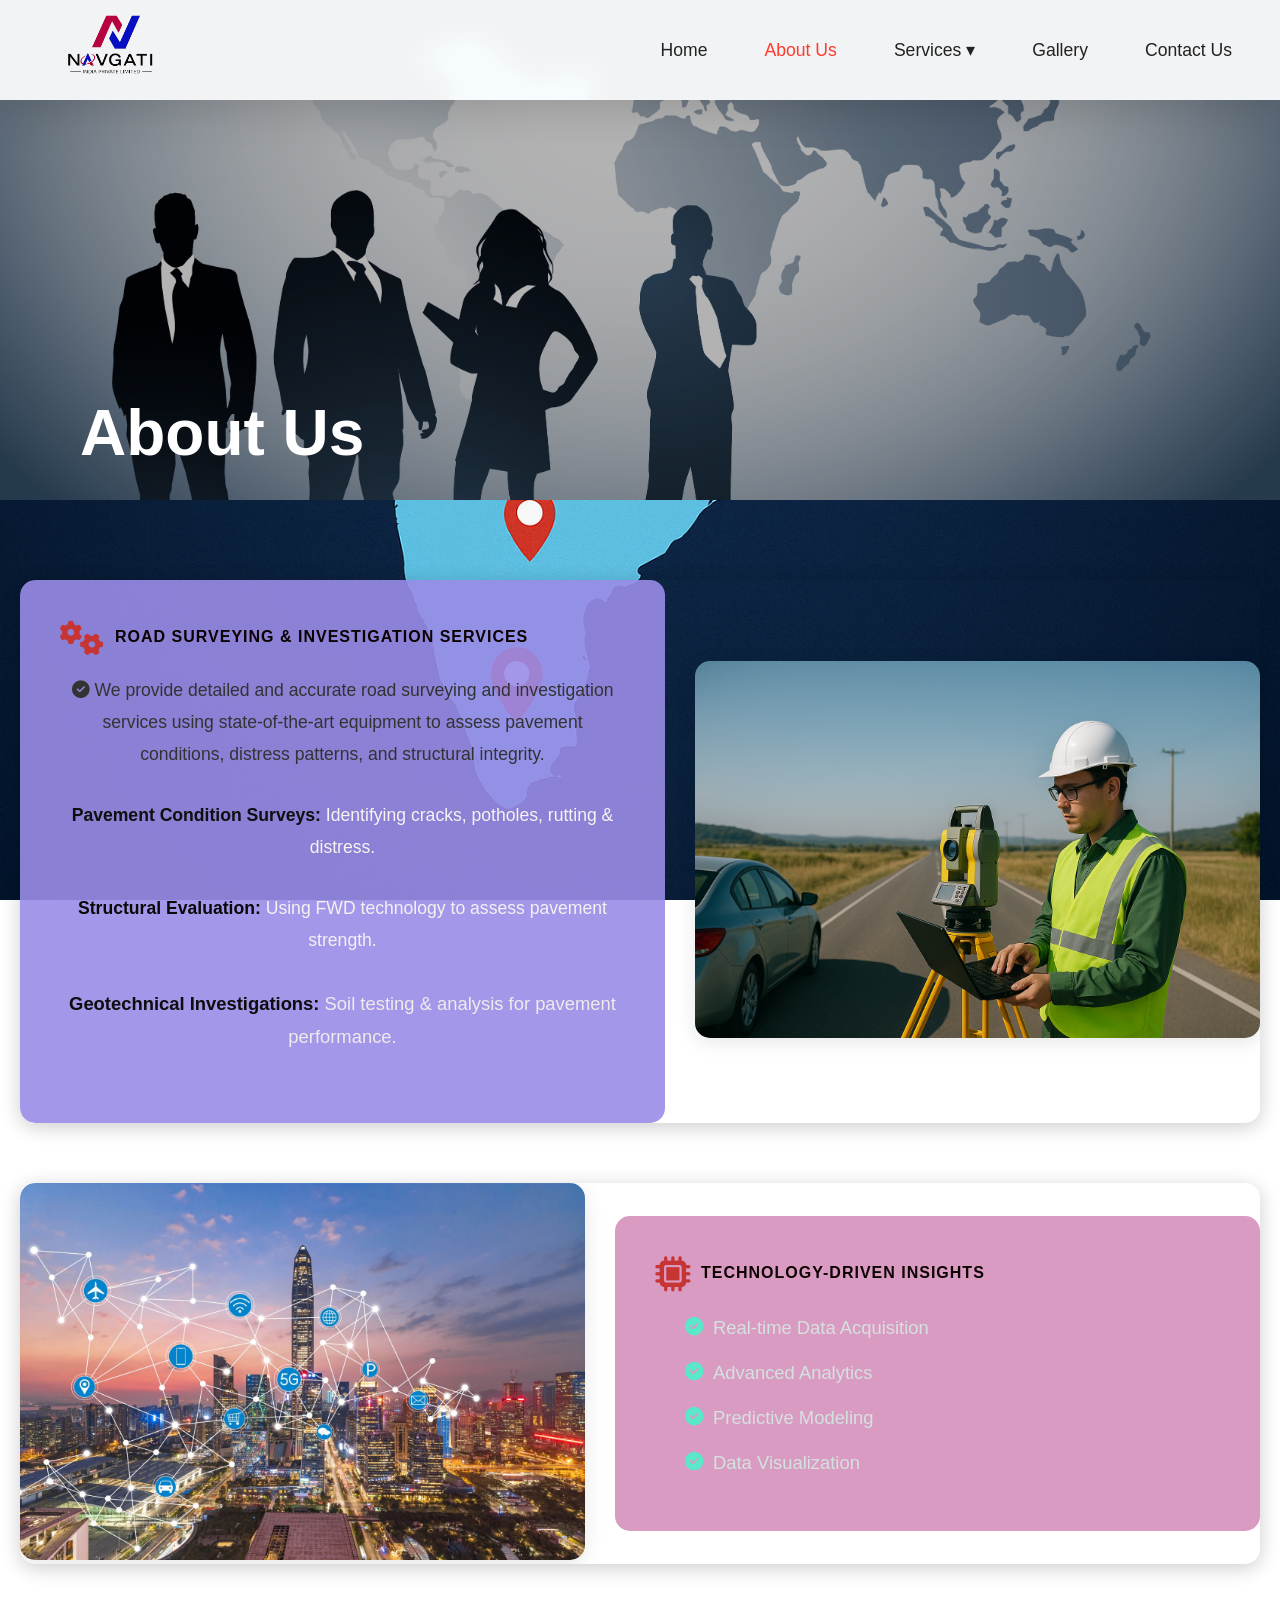
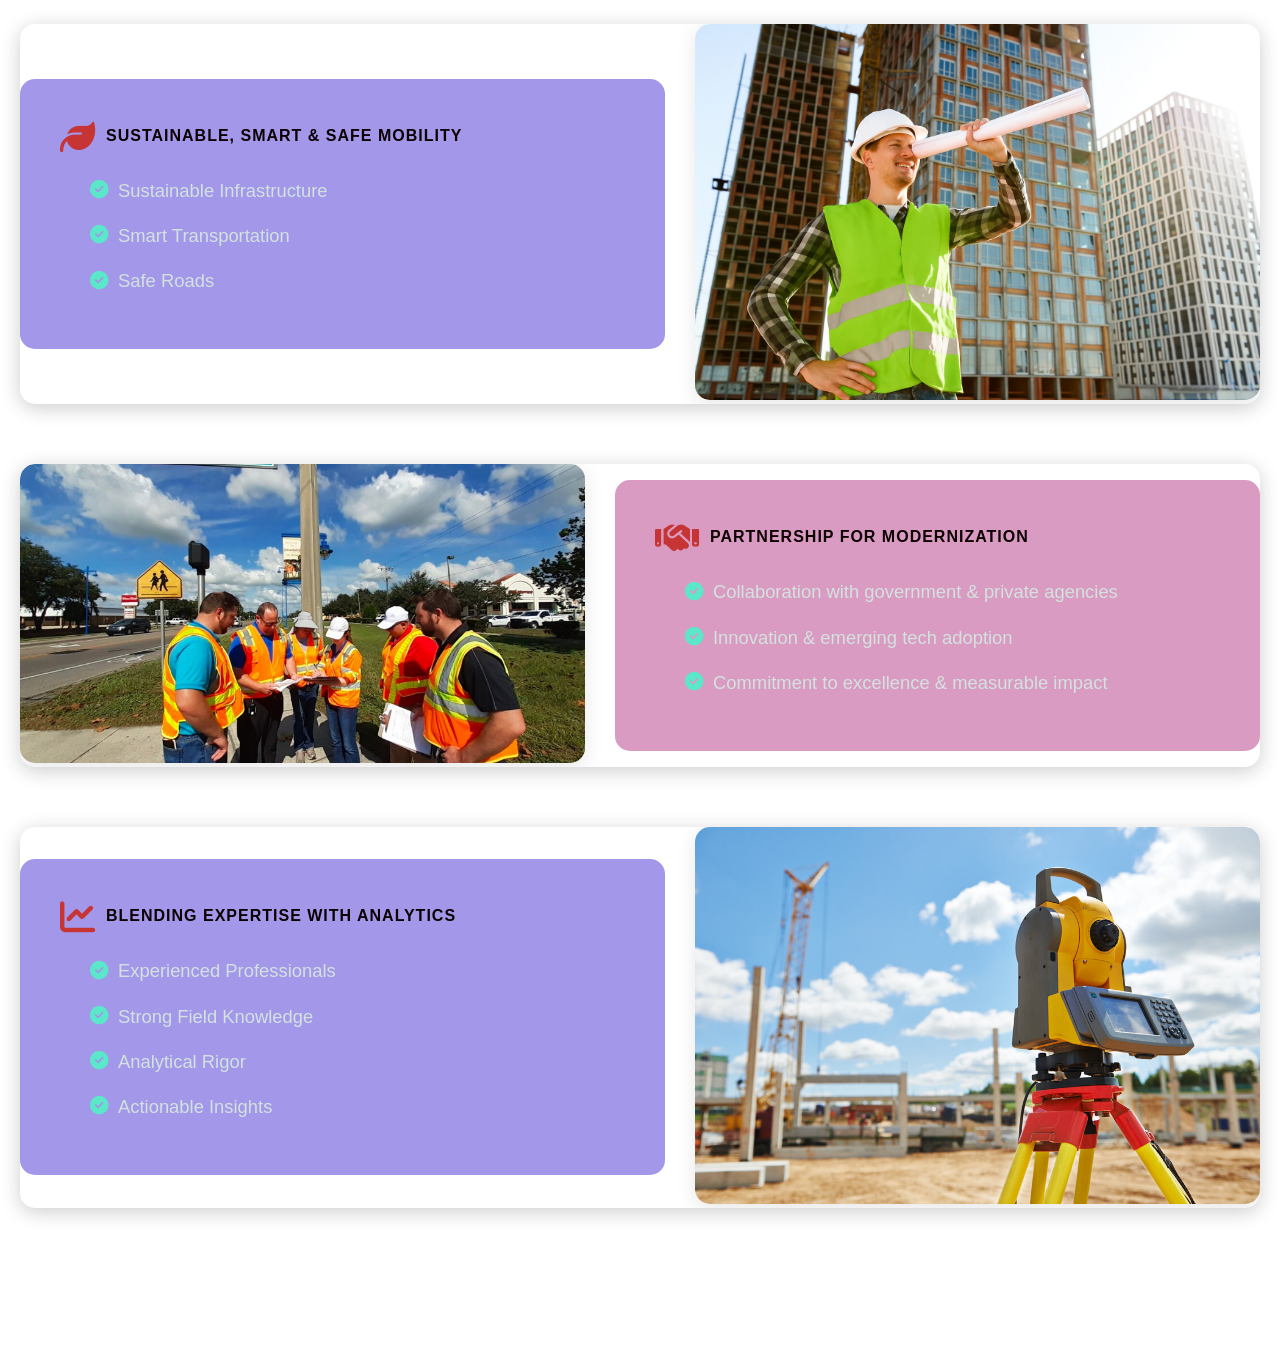
==== commit 4e113f90: "Fix contact link in about.html" ====
--- a/about.html
+++ b/about.html
@@ -163,7 +163,7 @@
           </ul>
         </li>
         <li><a href="gallery.html">Gallery</a></li>
-        <li><a href="contact Us.html">Contact Us</a></li>
+        <li><a href="contact.html">Contact Us</a></li>
       </ul>
     </div>
   </header>
--- a/style.css
+++ b/style.css
@@ -86,7 +86,7 @@
 
 /* --- Optional: Keep background slider below nav --- */
 .img-slider {
-  margin-top: 120px;
+  margin-top: 100px;
   position: relative;
   z-index: 1;
 }
@@ -258,6 +258,63 @@
     .content h1 { font-size: 2.8rem; }
     .content p { font-size: 1.2rem; }
 }
+/* ============================= */
+/* NAVIGATION BAR STYLING */
+/* ============================= */
+
+.navbar {
+  position: fixed;
+  top: 0;
+  left: 0;
+  width: 100%;
+  height: 0px;          /* 🔴 IMPORTANT */
+  background: #ffffff;
+  z-index: 9999;
+}
+
+.nav-container {
+  height: 100px;
+  display: flex;
+  align-items: center;
+  justify-content: space-between;
+  padding: 0 3rem;
+}
+.logo {
+  display: flex;
+  align-items: center; 
+  height: 100%;
+}
+
+.logo img {
+  height: 130px;
+  width: auto;
+}
+
+/* Menu Items */
+.nav-menu a {
+  text-decoration: none;
+  color: #222;
+  font-weight: 500;
+  font-size: 1.1rem;
+  font-family: "Poppins", sans-serif;
+  margin-left: 25px;
+  transition: color 0.3s ease;
+}
+body {
+  margin: 0;
+  padding-top: 0px; /* must match navbar height */
+}
+
+/* Hover */
+.nav-menu a:hover {
+  color: #ff3b2f;
+}
+
+/* Active page */
+.nav-menu a.active {
+  color: #ff3b2f;
+}
+
 /* About Section */
 .about-section {
     background-color: #79a6d3; /* Soft light blue-gray */
@@ -299,6 +356,7 @@
 .know-more-btn:hover {
     background-color: #002f73;
 }
+
 /* Context Bar (Know More Panel) */
 .popup-overlay {
     position: fixed;
@@ -362,18 +420,18 @@
     background: #0066cc;
 }
 .about-section {
-  background-color:none;
-  padding: 50px 0;
+  background-color: transparent;
+  padding: 80px 20px;
 }
 
 .about-container {
-  max-width: 1200px;
+  max-width: 1100px;
   margin: auto;
   display: flex;
   align-items: center;
   justify-content: space-between;
-  gap: 0;
-  padding: 0;
+   gap: 40px;
+  padding: 0 20px;
 }
 
 .about-text {
@@ -381,13 +439,13 @@
 }
 
 .about-text h2 {
-  font-size: 2.5rem;
+  font-size: 2.8rem;
   color: #000;
   margin-bottom: 20px;
 }
 
 .about-text p {
-  font-size: 1rem;
+  font-size: 1.1rem;
   line-height: 1.7;
   color: #333;
   text-align: justify;
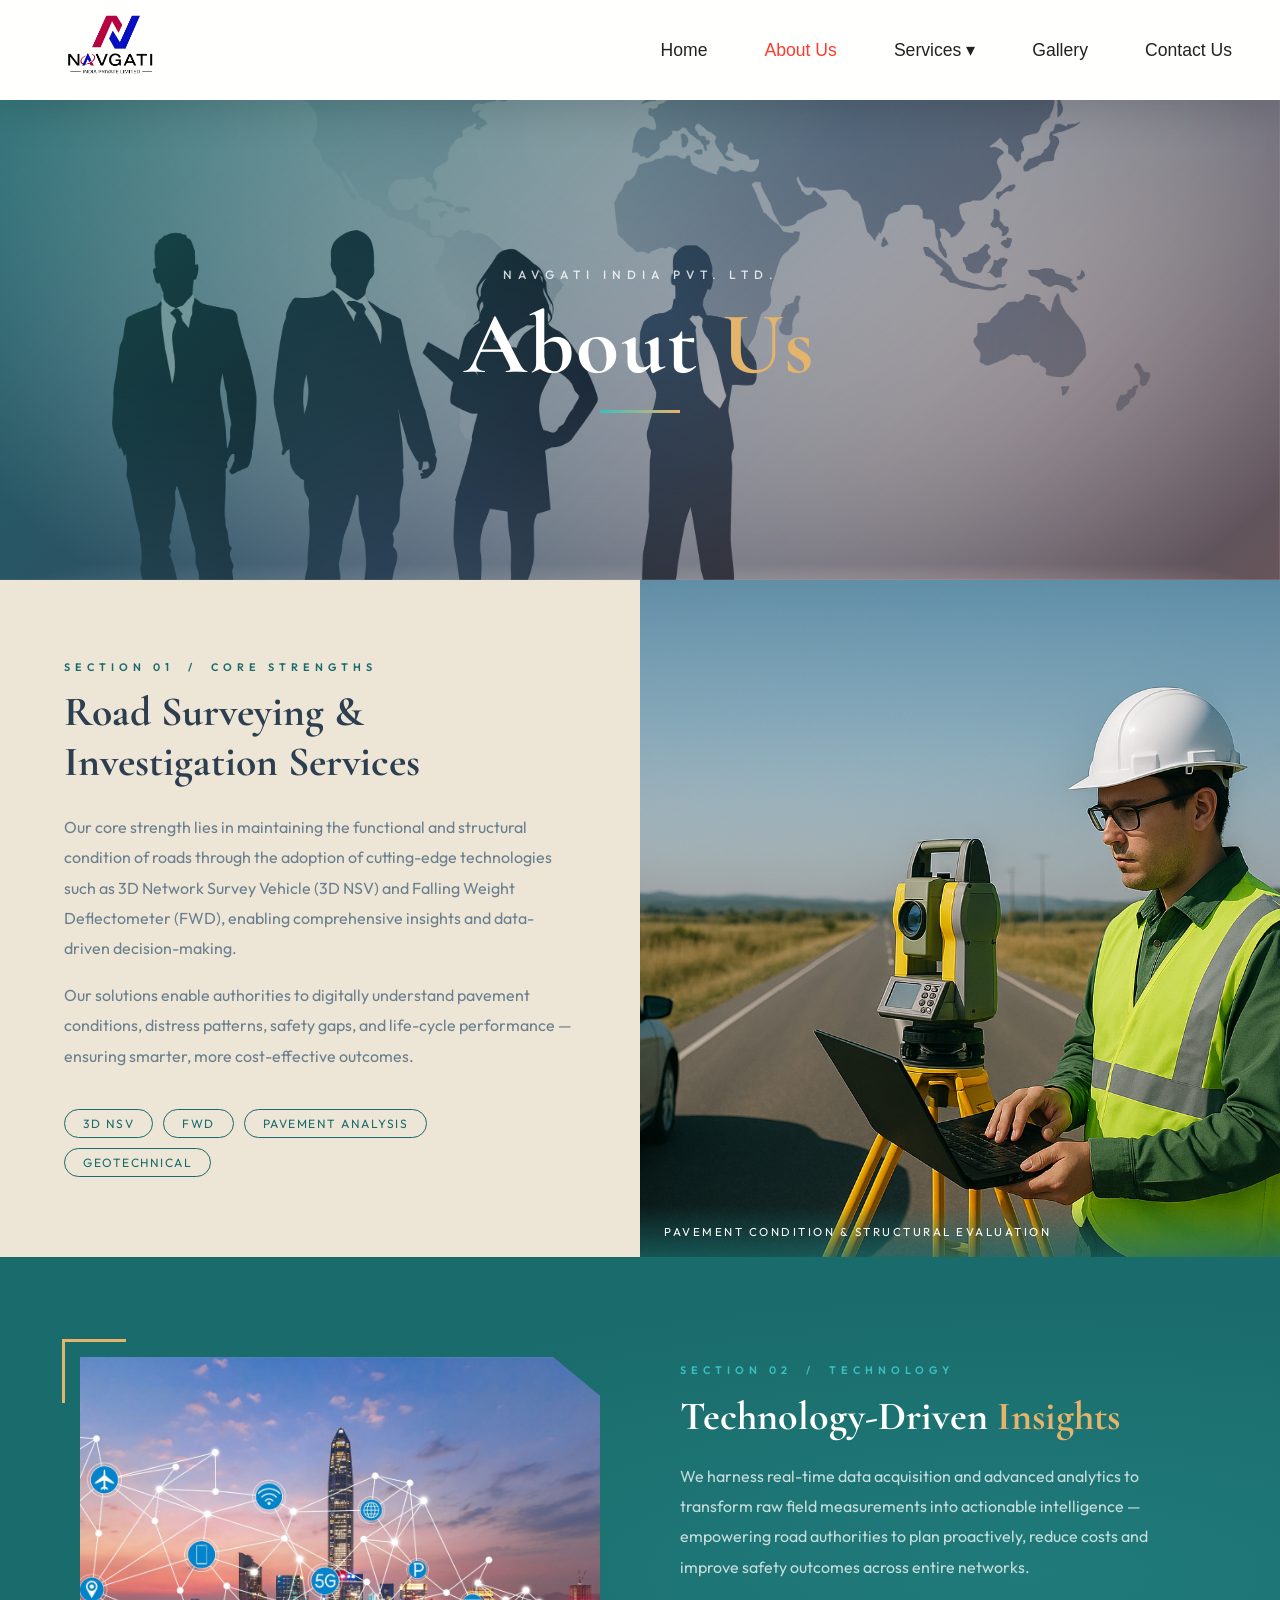
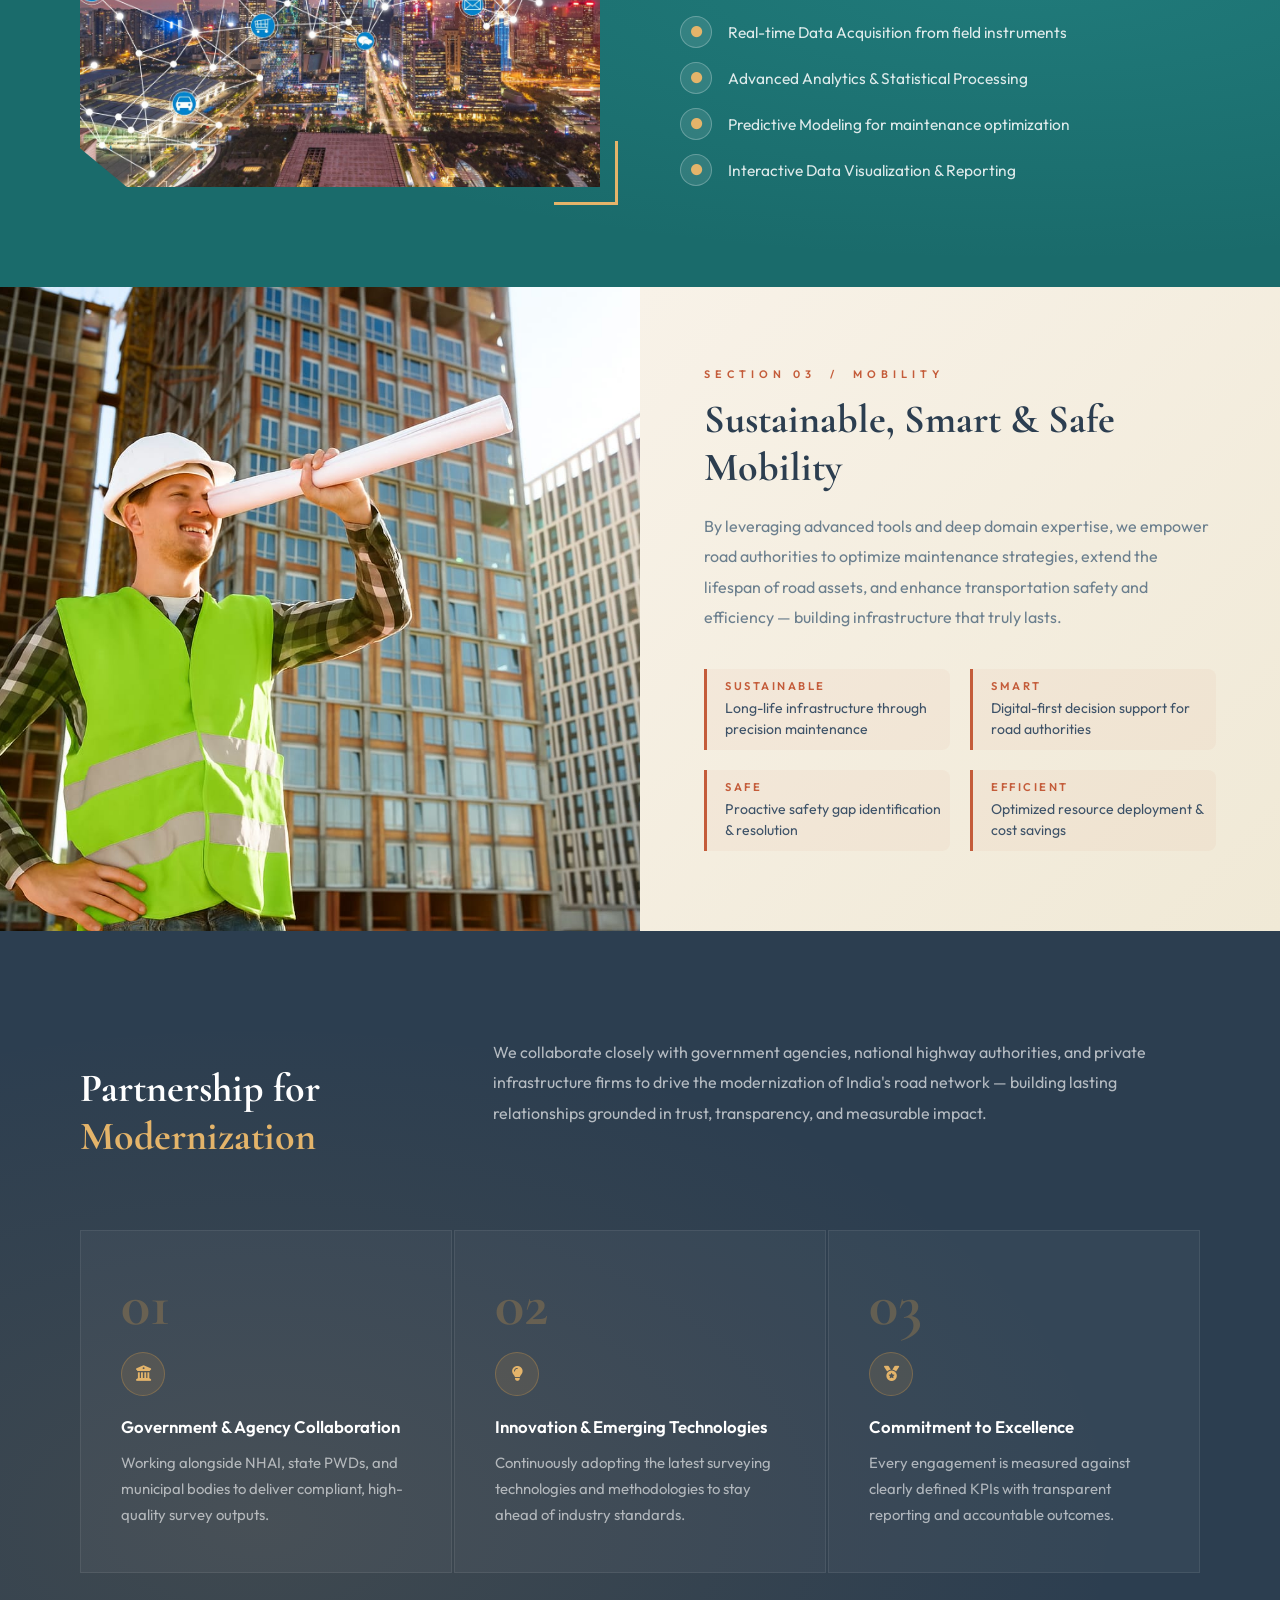
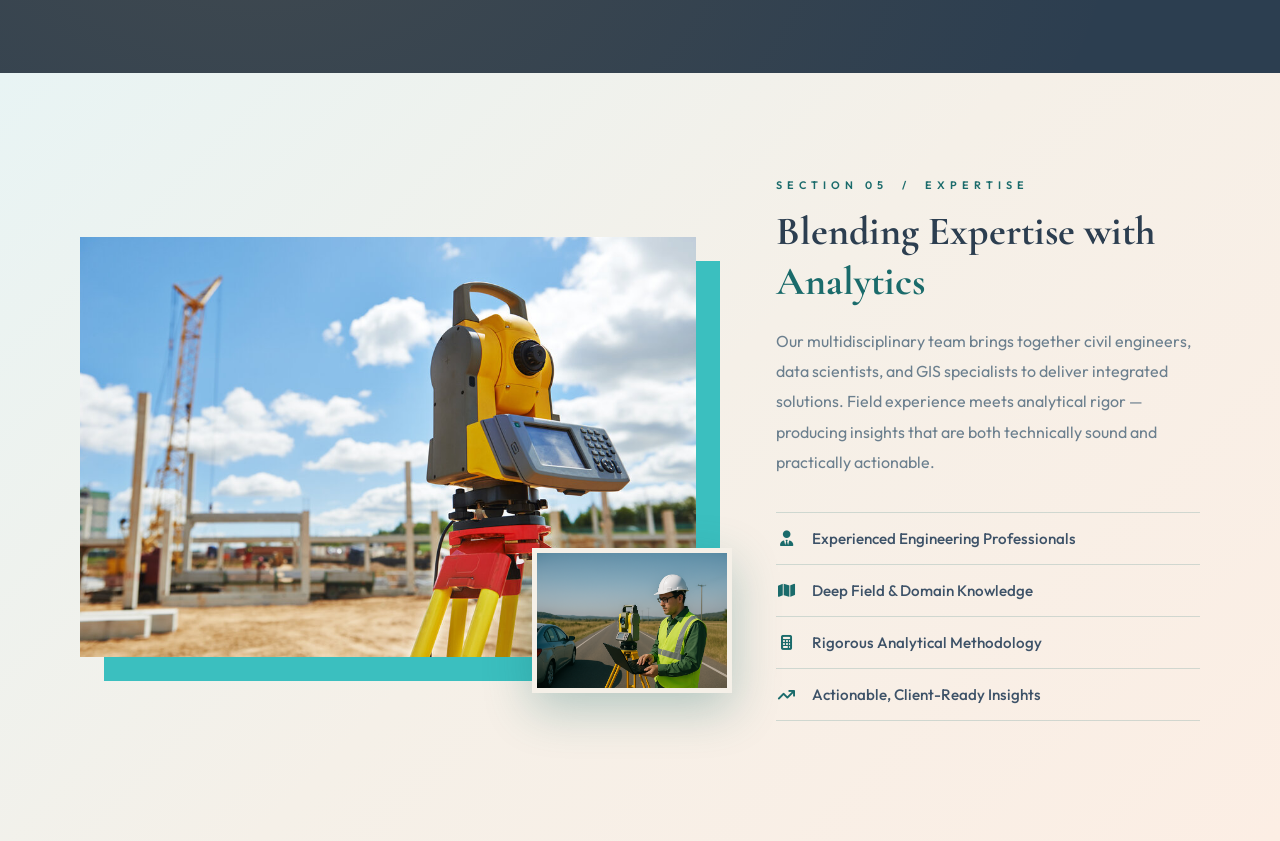
==== commit 5295d2b3: "Update about.html" ====
--- a/about.html
+++ b/about.html
@@ -5,150 +5,409 @@
   <meta name="viewport" content="width=device-width, initial-scale=1.0" />
   <title>About Us - Navgati India Pvt. Ltd.</title>
   <link rel="stylesheet" href="style.css">
-
-  <!-- Font Awesome for icons -->
   <link rel="stylesheet" href="https://cdnjs.cloudflare.com/ajax/libs/font-awesome/6.4.0/css/all.min.css">
+  <link href="https://fonts.googleapis.com/css2?family=Cormorant+Garamond:wght@400;600;700&family=Outfit:wght@300;400;500;600&display=swap" rel="stylesheet">
 
   <style>
-    * { margin: 0; padding: 0; box-sizing: border-box; }
-
-   /* ===== BODY WITH FULL BACKGROUND IMAGE ===== */
-body {
-  font-family: 'Segoe UI', Tahoma, Geneva, Verdana, sans-serif;
-  background: url('about-bg.jpg') no-repeat center center fixed;
-  background-size: cover;
-  color: #333;
-  position: relative;
-}
-
-/* Image overlay across entire page for readability */
-body::before {
-  content: "";
-  position: fixed;
-  top: 0; 
-  left: 0; 
-  right: 0; 
-  bottom: 0;
-  background: url('overlay-texture.png') no-repeat center center fixed;
-  background-size: cover;
-  opacity: 0.6;   /* adjust transparency of overlay image */
-  z-index: -1;
-}
-
-   
-
-    /* ===== HERO SECTION ===== */
-    .hero { 
-      position: relative; 
-      height: 400px; 
-      margin-top: 100px; 
+    :root {
+      --cream:    #f5f0e8;
+      --warm:     #ede6d6;
+      --teal:     #1a6b6b;
+      --teal-lt:  #2a9090;
+      --teal-glow:#3bbfbf;
+      --rust:     #c45c3a;
+      --rust-lt:  #e07a55;
+      --gold:     #c9954a;
+      --gold-lt:  #e4b46a;
+      --slate:    #2c3e50;
+      --slate-lt: #3d5268;
+      --fog:      #6b7f8e;
+      --white:    #ffffff;
+    }
+
+    * { margin:0; padding:0; box-sizing:border-box; }
+
+    html { scroll-behavior: smooth; }
+
+    body {
+      font-family: 'Outfit', sans-serif;
+      background: var(--cream);
+      color: var(--slate);
+      overflow-x: hidden;
+    }
+
+    /* ─── SCROLL ANIMATION BASE ─── */
+    .reveal {
+      opacity: 0;
+      transform: scale(1.08) translateY(30px);
+      transition: opacity 0.85s cubic-bezier(0.22,1,0.36,1),
+                  transform 0.85s cubic-bezier(0.22,1,0.36,1);
+    }
+    .reveal.from-left  { transform: scale(1.05) translateX(-60px); }
+    .reveal.from-right { transform: scale(1.05) translateX(60px); }
+    .reveal.zoom-out   { transform: scale(1.15); }
+    .reveal.visible {
+      opacity: 1;
+      transform: scale(1) translate(0,0);
+    }
+    .reveal.d1 { transition-delay: 0.1s; }
+    .reveal.d2 { transition-delay: 0.25s; }
+    .reveal.d3 { transition-delay: 0.4s; }
+    .reveal.d4 { transition-delay: 0.55s; }
+
+    /* ─── LABEL ─── */
+    .section-label {
+      display: inline-block;
+      font-size: 0.68rem;
+      letter-spacing: 5px;
+      text-transform: uppercase;
+      font-weight: 600;
+      margin-bottom: 14px;
+    }
+    .label-teal  { color: var(--teal); }
+    .label-rust  { color: var(--rust); }
+    .label-gold  { color: var(--gold); }
+    .label-white { color: var(--teal-glow); }
+
+    /* ═══════════════════════════════════
+       HERO
+    ═══════════════════════════════════ */
+    .hero {
+      position: relative;
+      height: 480px;
+      margin-top: 100px;
       overflow: hidden;
     }
-
-    .hero img { 
-      width: 100%; 
-      height: 100%; 
-      object-fit: cover; 
-      filter: brightness(70%); 
-    }
-
-    .hero h1 { 
-      position: absolute; 
-      bottom: 30px; 
-      left: 80px; 
-      color: white; 
-      font-size: 4rem; 
-      font-weight: bold; 
-    }
-
-    /* ===== ABOUT SECTION ===== */
-    .about-section { 
-      padding: 80px 20px; 
+    .hero-img {
+      width: 100%; height: 100%;
+      object-fit: cover;
+      transform: scale(1.12);
+      animation: heroZoomOut 1.6s cubic-bezier(0.22,1,0.36,1) forwards;
+    }
+    @keyframes heroZoomOut {
+      from { transform: scale(1.12); }
+      to   { transform: scale(1.0); }
+    }
+    .hero-overlay {
+      position: absolute; inset: 0;
+      background: linear-gradient(135deg,
+        rgba(26,107,107,0.75) 0%,
+        rgba(44,62,80,0.50) 50%,
+        rgba(196,92,58,0.35) 100%);
+      display: flex; flex-direction: column;
+      justify-content: center; align-items: center; text-align: center;
+    }
+    .hero-eyebrow {
+      font-size: 0.75rem; letter-spacing: 6px;
+      text-transform: uppercase; color: rgba(255,255,255,0.8);
+      margin-bottom: 18px; font-weight: 500;
+      animation: fadeUp 1s 0.4s both;
+    }
+    .hero h1 {
+      font-family: 'Cormorant Garamond', serif;
+      font-size: 5.5rem; font-weight: 700;
+      color: #fff; line-height: 1;
+      animation: fadeUp 1s 0.6s both;
+    }
+    .hero h1 em { color: var(--gold-lt); font-style: normal; }
+    .hero-rule {
+      width: 0; height: 3px;
+      background: linear-gradient(90deg, var(--teal-glow), var(--gold-lt));
+      margin-top: 22px;
+      animation: ruleExpand 0.9s 1.1s cubic-bezier(0.22,1,0.36,1) forwards;
+    }
+    @keyframes ruleExpand { to { width: 80px; } }
+    @keyframes fadeUp {
+      from { opacity:0; transform: translateY(24px); }
+      to   { opacity:1; transform: translateY(0); }
+    }
+
+    /* ═══════════════════════════════════
+       SECTION 1 — CORE STRENGTHS
+       Warm cream bg, split layout
+    ═══════════════════════════════════ */
+    .s1 {
+      display: grid;
+      grid-template-columns: 1fr 1fr;
+      min-height: 560px;
+      background: var(--warm);
+    }
+    .s1-text {
+      padding: 80px 64px;
+      display: flex; flex-direction: column; justify-content: center;
+      background: var(--warm);
+    }
+    .s1-text h2 {
+      font-family: 'Cormorant Garamond', serif;
+      font-size: 2.6rem; font-weight: 700;
+      color: var(--slate); line-height: 1.2;
+      margin-bottom: 24px;
+    }
+    .s1-text p {
+      font-size: 1rem; line-height: 1.9;
+      color: var(--fog); margin-bottom: 16px;
+    }
+    .tech-tags { display: flex; flex-wrap: wrap; gap: 10px; margin-top: 22px; }
+    .tech-tag {
+      border: 1.5px solid var(--teal);
+      color: var(--teal);
+      padding: 6px 18px; font-size: 0.75rem;
+      letter-spacing: 1.5px; text-transform: uppercase;
+      border-radius: 100px;
+      transition: all 0.3s ease;
+    }
+    .tech-tag:hover {
+      background: var(--teal);
+      color: #fff;
+    }
+    .s1-image {
+      position: relative; overflow: hidden;
+    }
+    .s1-image img {
+      width: 100%; height: 100%; object-fit: cover;
+      transition: transform 0.8s cubic-bezier(0.22,1,0.36,1);
+    }
+    .s1-image:hover img { transform: scale(1.06); }
+    .s1-image-cap {
+      position: absolute; bottom:0; left:0; right:0;
+      padding: 18px 24px;
+      background: linear-gradient(transparent, rgba(26,107,107,0.7));
+      font-size: 0.72rem; letter-spacing: 2.5px;
+      text-transform: uppercase; color: #fff;
+    }
+
+    /* ═══════════════════════════════════
+       SECTION 2 — TECHNOLOGY
+       Deep teal bg
+    ═══════════════════════════════════ */
+    .s2 {
+      background: var(--teal);
+      padding: 100px 0;
       position: relative;
-    }
-
-    .section-row {
-      display: flex;
-      align-items: center;
-      gap: 30px;
-      margin-bottom: 60px;
-      flex-wrap: wrap;
-      border-radius: 15px;
       overflow: hidden;
-      background: transparent; /* remove white container */
-      box-shadow: 0 4px 20px rgba(0,0,0,0.2);
-    }
-
-    .section-row.reverse { flex-direction: row-reverse; }
-
-    .about-text-container {
-      flex: 1;
-      padding: 40px;
-      font-size: 1.15rem;
-      line-height: 1.8;
-      color: #333;
-      border-radius: 15px;
-    }
-
-    .about-text-container.white-bg { background-color: rgba(154, 140, 231, 0.9); }
-    .about-text-container.grey-bg { background-color: rgba(214, 145, 188, 0.9); }
-
-    .about-text-container h2 {
-      display: flex;
-      align-items: center;
-      font-size: 1rem;
+    }
+    .s2::before {
+      content: "";
+      position: absolute;
+      inset: 0;
+      background: radial-gradient(ellipse at 80% 50%, rgba(59,191,191,0.18) 0%, transparent 65%);
+      pointer-events: none;
+    }
+    .s2-inner {
+      max-width: 1280px; margin: 0 auto; padding: 0 80px;
+      display: grid; grid-template-columns: 1fr 1fr;
+      gap: 80px; align-items: center;
+    }
+    .s2-image-wrap { position: relative; }
+    .s2-image-wrap img {
+      width: 100%; height: 430px; object-fit: cover;
+      display: block;
+      clip-path: polygon(0 0, 91% 0, 100% 9%, 100% 100%, 9% 100%, 0 91%);
+    }
+    .corner-tl {
+      position: absolute; top:-18px; left:-18px;
+      width: 64px; height: 64px;
+      border-top: 3px solid var(--gold-lt);
+      border-left: 3px solid var(--gold-lt);
+    }
+    .corner-br {
+      position: absolute; bottom:-18px; right:-18px;
+      width: 64px; height: 64px;
+      border-bottom: 3px solid var(--gold-lt);
+      border-right: 3px solid var(--gold-lt);
+    }
+    .s2-content h2 {
+      font-family: 'Cormorant Garamond', serif;
+      font-size: 2.5rem; font-weight: 700;
+      color: #fff; margin-bottom: 20px; line-height: 1.25;
+    }
+    .s2-content h2 em { color: var(--gold-lt); font-style: normal; }
+    .s2-content p {
+      font-size: 1rem; color: rgba(255,255,255,0.75);
+      line-height: 1.9; margin-bottom: 34px;
+    }
+    .feat-list { list-style: none; display: flex; flex-direction: column; gap: 14px; }
+    .feat-list li {
+      display: flex; align-items: center; gap: 16px;
+      font-size: 0.97rem; color: rgba(255,255,255,0.85);
+    }
+    .feat-dot {
+      width: 32px; height: 32px; flex-shrink: 0;
+      background: rgba(255,255,255,0.1);
+      border: 1px solid rgba(255,255,255,0.25);
+      border-radius: 50%;
+      display: flex; align-items: center; justify-content: center;
+    }
+    .feat-dot i { color: var(--gold-lt); font-size: 0.7rem; }
+
+    /* ═══════════════════════════════════
+       SECTION 3 — MOBILITY
+       Warm rust-tinted bg, side image
+    ═══════════════════════════════════ */
+    .s3 {
+      display: grid;
+      grid-template-columns: 1fr 1fr;
+      min-height: 520px;
+      background: var(--cream);
+    }
+    .s3-img { overflow: hidden; }
+    .s3-img img {
+      width: 100%; height: 100%; object-fit: cover;
+      transition: transform 0.8s cubic-bezier(0.22,1,0.36,1);
+    }
+    .s3-img:hover img { transform: scale(1.05); }
+    .s3-content {
+      padding: 80px 64px;
+      display: flex; flex-direction: column; justify-content: center;
+      background: linear-gradient(135deg, #f8f2e8 0%, #f0e9d6 100%);
+    }
+    .s3-content h2 {
+      font-family: 'Cormorant Garamond', serif;
+      font-size: 2.5rem; font-weight: 700;
+      color: var(--slate); line-height: 1.2;
       margin-bottom: 20px;
-      color: #0c0202;
-    }
-
-    .about-text-container h2 i {
-      margin-right: 10px;
-      color: #c73434;
-      font-size: 2.2rem;
-    }
-
-    .about-text-container ul {
-      padding-left: 30px;
-      margin-top: 15px;
-      color: #d3e2df;
-    }
-
-    .about-text-container ul li {
-      margin-bottom: 12px;
-      display: flex;
-      align-items: center;
-    }
-
-    .about-text-container ul li i {
-      margin-right: 10px;
-      color: #5be7c9;
-    }
-
-    .about-image-container {
-      flex: 1;
+    }
+    .s3-content p { font-size: 1rem; color: var(--fog); line-height: 1.9; margin-bottom: 36px; }
+    .mob-stats { display: grid; grid-template-columns: 1fr 1fr; gap: 20px; }
+    .stat-box {
+      border-left: 3px solid var(--rust);
+      padding: 10px 0 10px 18px;
+      background: rgba(196,92,58,0.05);
+      border-radius: 0 8px 8px 0;
+    }
+    .stat-title {
+      font-size: 0.7rem; letter-spacing: 2.5px;
+      text-transform: uppercase; color: var(--rust);
+      margin-bottom: 5px; font-weight: 600;
+    }
+    .stat-desc { font-size: 0.88rem; color: var(--slate-lt); line-height: 1.5; }
+
+    /* ═══════════════════════════════════
+       SECTION 4 — PARTNERSHIP
+       Slate bg, clearly visible items
+    ═══════════════════════════════════ */
+    .s4 {
+      background: var(--slate);
+      padding: 100px 0;
       position: relative;
-    }
-
-    .about-image-container img {
-      width: 100%;
-      border-radius: 15px;
-      max-height: 600px;
-      border-radius: 15px;
-      object-fit: cover;
-      box-shadow: 0 4px 20px rgba(0,0,0,0.1);
-    }
-
-    @media (max-width: 900px) {
-      .section-row, .section-row.reverse { flex-direction: column; text-align: center; }
-      .about-text-container, .about-image-container { width: 100%; }
-      .about-text-container h2 { justify-content: center; }
-      .hero h1 { left: 20px; font-size: 2.5rem; }
+      overflow: hidden;
+    }
+    .s4::before {
+      content: "";
+      position: absolute; inset: 0;
+      background: radial-gradient(ellipse at 20% 80%, rgba(201,149,74,0.12) 0%, transparent 60%);
+      pointer-events: none;
+    }
+    .s4-inner { max-width: 1280px; margin: 0 auto; padding: 0 80px; }
+    .s4-header {
+      display: grid; grid-template-columns: 1fr 2fr;
+      gap: 60px; align-items: start; margin-bottom: 70px;
+    }
+    .s4-header h2 {
+      font-family: 'Cormorant Garamond', serif;
+      font-size: 2.5rem; font-weight: 700;
+      color: #fff; line-height: 1.2;
+    }
+    .s4-header h2 em { color: var(--gold-lt); font-style: normal; }
+    .s4-header p { font-size: 1rem; color: rgba(255,255,255,0.65); line-height: 1.9; padding-top: 6px; }
+    .ps-grid {
+      display: grid; grid-template-columns: repeat(3, 1fr);
+      gap: 2px;
+    }
+    .ps-item {
+      padding: 44px 40px;
+      background: rgba(255,255,255,0.04);
+      border: 1px solid rgba(255,255,255,0.08);
+      transition: background 0.4s ease, border-color 0.4s ease, transform 0.4s ease;
+    }
+    .ps-item:hover {
+      background: rgba(201,149,74,0.1);
+      border-color: rgba(201,149,74,0.3);
+      transform: translateY(-6px);
+    }
+    .ps-num {
+      font-family: 'Cormorant Garamond', serif;
+      font-size: 3.8rem; font-weight: 700;
+      color: rgba(201,149,74,0.3);
+      line-height: 1; margin-bottom: 16px;
+    }
+    .ps-icon {
+      width: 44px; height: 44px;
+      background: rgba(201,149,74,0.15);
+      border: 1px solid rgba(201,149,74,0.35);
+      border-radius: 50%;
+      display: flex; align-items: center; justify-content: center;
+      margin-bottom: 20px;
+    }
+    .ps-icon i { color: var(--gold-lt); font-size: 0.95rem; }
+    .ps-item h3 {
+      font-size: 1.05rem; font-weight: 600;
+      color: #ffffff; margin-bottom: 12px; line-height: 1.3;
+    }
+    .ps-item p {
+      font-size: 0.93rem; color: rgba(255,255,255,0.60); line-height: 1.75;
+    }
+
+    /* ═══════════════════════════════════
+       SECTION 5 — ANALYTICS
+       Teal-warm gradient bg
+    ═══════════════════════════════════ */
+    .s5 {
+      background: linear-gradient(135deg, #e8f4f4 0%, #f5f0e8 50%, #fceee4 100%);
+      padding: 100px 0 120px;
+    }
+    .s5-inner {
+      max-width: 1280px; margin: 0 auto; padding: 0 80px;
+      display: grid; grid-template-columns: 55% 1fr;
+      gap: 80px; align-items: center;
+    }
+    .an-image-group { position: relative; }
+    .an-img-main {
+      width: 100%; height: 420px; object-fit: cover;
+      display: block;
+      box-shadow: 24px 24px 0px var(--teal-glow);
+    }
+    .an-img-inset {
+      position: absolute; bottom: -36px; right: -36px;
+      width: 200px; height: 145px; object-fit: cover;
+      border: 5px solid var(--cream);
+      box-shadow: 0 16px 48px rgba(26,107,107,0.3);
+    }
+    .an-content h2 {
+      font-family: 'Cormorant Garamond', serif;
+      font-size: 2.5rem; font-weight: 700;
+      color: var(--slate); margin-bottom: 20px; line-height: 1.25;
+    }
+    .an-content h2 em { color: var(--teal); font-style: normal; }
+    .an-content p { font-size: 1rem; color: var(--fog); line-height: 1.9; margin-bottom: 34px; }
+    .an-pillars { display: flex; flex-direction: column; }
+    .an-pillar {
+      padding: 16px 0; border-bottom: 1px solid rgba(26,107,107,0.18);
+      display: flex; align-items: center; gap: 16px;
+      font-size: 0.95rem; color: var(--slate-lt); font-weight: 500;
+      transition: color 0.3s, padding-left 0.3s;
+    }
+    .an-pillar:first-child { border-top: 1px solid rgba(26,107,107,0.18); }
+    .an-pillar:hover { color: var(--teal); padding-left: 8px; }
+    .an-pillar i { color: var(--teal); width: 20px; text-align: center; flex-shrink: 0; }
+
+    /* ─── RESPONSIVE ─── */
+    @media (max-width: 1024px) {
+      .s1, .s2-inner, .s3, .s5-inner { grid-template-columns: 1fr; }
+      .s4-header { grid-template-columns: 1fr; }
+      .ps-grid { grid-template-columns: 1fr; }
+      .s2-inner, .s4-inner, .s5-inner { padding: 0 28px; }
+      .s1-text, .s3-content { padding: 52px 28px; }
+      .s2 { padding: 60px 0; }
+      .s3-img { min-height: 320px; }
+      .an-img-inset { display: none; }
+      .hero h1 { font-size: 3.2rem; }
     }
   </style>
 </head>
-
 <body>
-  <!-- Navbar -->
+
+  <!-- ═══ NAVBAR (unchanged) ═══ -->
   <header class="navbar">
     <div class="nav-container">
       <div class="logo"><img src="navgatilogo.png" alt="NAVGATI Logo" /></div>
@@ -168,111 +427,176 @@
     </div>
   </header>
 
-  <!-- Hero Section -->
+  <!-- ═══ HERO — zoom-out animation, full image ═══ -->
   <section class="hero">
-    <img src="aboutbanner.png" alt="About Us Banner" />
-    <h1>About Us</h1>
+    <img class="hero-img" src="aboutbanner.png" alt="About Us" />
+    <div class="hero-overlay">
+      <p class="hero-eyebrow">Navgati India Pvt. Ltd.</p>
+      <h1>About <em>Us</em></h1>
+      <div class="hero-rule"></div>
+    </div>
   </section>
 
-  <!-- About Content -->
-  <section class="about-section">
-
-    <!-- Our Competencies -->
-    <div class="section-row">
-      <div class="about-text-container white-bg">
-        <h2><i class="fas fa-cogs"></i> Road Surveying & Investigation Services</h2>
-      
-         
-      
-        <!-- Main Description -->
-        <p>
-          <i class="fas fa-check-circle"></i>
-          We provide detailed and accurate road surveying and investigation services using 
-          state-of-the-art equipment to assess pavement conditions, distress patterns, 
-          and structural integrity.
+  <!-- ═══ SECTION 1 — CORE STRENGTHS (cream/warm) ═══ -->
+  <section class="s1">
+    <div class="s1-text">
+      <span class="section-label label-teal reveal from-left">Section 01 &nbsp;/&nbsp; Core Strengths</span>
+      <h2 class="reveal from-left d1">Road Surveying &amp; Investigation Services</h2>
+      <p class="reveal from-left d2">
+        Our core strength lies in maintaining the functional and structural condition of roads through
+        the adoption of cutting-edge technologies such as 3D Network Survey Vehicle (3D NSV) and
+        Falling Weight Deflectometer (FWD), enabling comprehensive insights and data-driven decision-making.
+      </p>
+      <p class="reveal from-left d3">
+        Our solutions enable authorities to digitally understand pavement conditions, distress patterns,
+        safety gaps, and life-cycle performance — ensuring smarter, more cost-effective outcomes.
+      </p>
+      <div class="tech-tags reveal from-left d4">
+        <span class="tech-tag">3D NSV</span>
+        <span class="tech-tag">FWD</span>
+        <span class="tech-tag">Pavement Analysis</span>
+        <span class="tech-tag">Geotechnical</span>
+      </div>
+    </div>
+    <div class="s1-image reveal zoom-out">
+      <img src="competencies.jpg" alt="Road Surveying" />
+      <div class="s1-image-cap">Pavement Condition &amp; Structural Evaluation</div>
+    </div>
+  </section>
+
+  <!-- ═══ SECTION 2 — TECHNOLOGY (deep teal) ═══ -->
+  <section class="s2">
+    <div class="s2-inner">
+      <div class="s2-image-wrap reveal from-left">
+        <img src="technology.jpg" alt="Technology" />
+        <div class="corner-tl"></div>
+        <div class="corner-br"></div>
+      </div>
+      <div class="s2-content">
+        <span class="section-label label-white reveal d1">Section 02 &nbsp;/&nbsp; Technology</span>
+        <h2 class="reveal d2">Technology&#8209;Driven <em>Insights</em></h2>
+        <p class="reveal d3">
+          We harness real-time data acquisition and advanced analytics to transform raw field
+          measurements into actionable intelligence — empowering road authorities to plan proactively,
+          reduce costs and improve safety outcomes across entire networks.
         </p>
-           <!-- Sub-Sections -->
-        <p>
-          <strong style="color:#0e0f0f;">Pavement Condition Surveys:</strong>
-          <span style="color:#f8f2f2;"> Identifying cracks, potholes, rutting & distress.</span>
+        <ul class="feat-list">
+          <li class="reveal d1"><span class="feat-dot"><i class="fas fa-circle"></i></span>Real-time Data Acquisition from field instruments</li>
+          <li class="reveal d2"><span class="feat-dot"><i class="fas fa-circle"></i></span>Advanced Analytics &amp; Statistical Processing</li>
+          <li class="reveal d3"><span class="feat-dot"><i class="fas fa-circle"></i></span>Predictive Modeling for maintenance optimization</li>
+          <li class="reveal d4"><span class="feat-dot"><i class="fas fa-circle"></i></span>Interactive Data Visualization &amp; Reporting</li>
+        </ul>
+      </div>
+    </div>
+  </section>
+
+  <!-- ═══ SECTION 3 — MOBILITY (warm cream, image left) ═══ -->
+  <section class="s3">
+    <div class="s3-img reveal zoom-out">
+      <img src="mobility.jpg" alt="Smart Mobility" />
+    </div>
+    <div class="s3-content">
+      <span class="section-label label-rust reveal from-right">Section 03 &nbsp;/&nbsp; Mobility</span>
+      <h2 class="reveal from-right d1">Sustainable, Smart &amp; Safe Mobility</h2>
+      <p class="reveal from-right d2">
+        By leveraging advanced tools and deep domain expertise, we empower road authorities to optimize
+        maintenance strategies, extend the lifespan of road assets, and enhance transportation safety
+        and efficiency — building infrastructure that truly lasts.
+      </p>
+      <div class="mob-stats">
+        <div class="stat-box reveal from-right d1">
+          <div class="stat-title">Sustainable</div>
+          <div class="stat-desc">Long-life infrastructure through precision maintenance</div>
+        </div>
+        <div class="stat-box reveal from-right d2">
+          <div class="stat-title">Smart</div>
+          <div class="stat-desc">Digital-first decision support for road authorities</div>
+        </div>
+        <div class="stat-box reveal from-right d3">
+          <div class="stat-title">Safe</div>
+          <div class="stat-desc">Proactive safety gap identification &amp; resolution</div>
+        </div>
+        <div class="stat-box reveal from-right d4">
+          <div class="stat-title">Efficient</div>
+          <div class="stat-desc">Optimized resource deployment &amp; cost savings</div>
+        </div>
+      </div>
+    </div>
+  </section>
+
+  <!-- ═══ SECTION 4 — PARTNERSHIP (slate, all visible) ═══ -->
+  <section class="s4">
+    <div class="s4-inner">
+      <div class="s4-header">
+        <div>
+          <span class="section-label label-gold reveal">Section 04 &nbsp;/&nbsp; Partnership</span>
+          <h2 class="reveal d1">Partnership for <em>Modernization</em></h2>
+        </div>
+        <p class="reveal d2">
+          We collaborate closely with government agencies, national highway authorities, and private
+          infrastructure firms to drive the modernization of India's road network — building lasting
+          relationships grounded in trust, transparency, and measurable impact.
         </p>
-
-        <p>
-          <strong style="color:#0a0a0a;">Structural Evaluation:</strong>
-          <span style="color:#f5f1f1;"> Using FWD technology to assess pavement strength.</span>
+      </div>
+      <div class="ps-grid">
+        <div class="ps-item reveal d1">
+          <div class="ps-num">01</div>
+          <div class="ps-icon"><i class="fas fa-building-columns"></i></div>
+          <h3>Government &amp; Agency Collaboration</h3>
+          <p>Working alongside NHAI, state PWDs, and municipal bodies to deliver compliant, high-quality survey outputs.</p>
+        </div>
+        <div class="ps-item reveal d2">
+          <div class="ps-num">02</div>
+          <div class="ps-icon"><i class="fas fa-lightbulb"></i></div>
+          <h3>Innovation &amp; Emerging Technologies</h3>
+          <p>Continuously adopting the latest surveying technologies and methodologies to stay ahead of industry standards.</p>
+        </div>
+        <div class="ps-item reveal d3">
+          <div class="ps-num">03</div>
+          <div class="ps-icon"><i class="fas fa-medal"></i></div>
+          <h3>Commitment to Excellence</h3>
+          <p>Every engagement is measured against clearly defined KPIs with transparent reporting and accountable outcomes.</p>
+        </div>
+      </div>
+    </div>
+  </section>
+
+  <!-- ═══ SECTION 5 — ANALYTICS (teal-warm gradient) ═══ -->
+  <section class="s5">
+    <div class="s5-inner">
+      <div class="an-image-group reveal from-left">
+        <img class="an-img-main" src="analytics.jpg" alt="Analytics" />
+        <img class="an-img-inset" src="competencies.jpg" alt="Field Work" />
+      </div>
+      <div class="an-content">
+        <span class="section-label label-teal reveal d1">Section 05 &nbsp;/&nbsp; Expertise</span>
+        <h2 class="reveal d2">Blending Expertise with <em>Analytics</em></h2>
+        <p class="reveal d3">
+          Our multidisciplinary team brings together civil engineers, data scientists, and GIS specialists
+          to deliver integrated solutions. Field experience meets analytical rigor — producing insights
+          that are both technically sound and practically actionable.
         </p>
-          <strong style="color:#0e0d0d;">Geotechnical Investigations:</strong>
-          <span style="color:#f1eaea;"> Soil testing & analysis for pavement performance.</span>
-        </p>
-
-      </div>
-      <div class="about-image-container">
-        <img src="competencies.jpg" alt="Our Competencies" />
-      </div>
-    </div>
-
-    <!-- Technology-Driven Insights -->
-    <div class="section-row reverse">
-      <div class="about-text-container grey-bg">
-        <h2><i class="fas fa-microchip"></i>Technology-Driven Insights</h2>
-        <ul>
-          <li><i class="fas fa-check-circle"></i>Real-time Data Acquisition</li>
-          <li><i class="fas fa-check-circle"></i>Advanced Analytics</li>
-          <li><i class="fas fa-check-circle"></i>Predictive Modeling</li>
-          <li><i class="fas fa-check-circle"></i>Data Visualization</li>
-        </ul>
-      </div>
-      <div class="about-image-container">
-        <img src="technology.jpg" alt="Technology Insights" />
-      </div>
-    </div>
-
-    <!-- Sustainable, Smart & Safe Mobility -->
-    <div class="section-row">
-      <div class="about-text-container white-bg">
-        <h2><i class="fas fa-leaf"></i>Sustainable, Smart & Safe Mobility</h2>
-        <ul>
-          <li><i class="fas fa-check-circle"></i>Sustainable Infrastructure</li>
-          <li><i class="fas fa-check-circle"></i>Smart Transportation</li>
-          <li><i class="fas fa-check-circle"></i>Safe Roads</li>
-        </ul>
-      </div>
-      <div class="about-image-container">
-        <img src="mobility.jpg" alt="Mobility" />
-      </div>
-    </div>
-
-    <!-- Partnership for Modernization -->
-    <div class="section-row reverse">
-      <div class="about-text-container grey-bg">
-        <h2><i class="fas fa-handshake"></i>Partnership for Modernization</h2>
-        <ul>
-          <li><i class="fas fa-check-circle"></i>Collaboration with government & private agencies</li>
-          <li><i class="fas fa-check-circle"></i>Innovation & emerging tech adoption</li>
-          <li><i class="fas fa-check-circle"></i>Commitment to excellence & measurable impact</li>
-        </ul>
-      </div>
-      <div class="about-image-container">
-        <img src="partnership.jpg" alt="Partnership" />
-      </div>
-    </div>
-
-    <!-- Blending Expertise with Analytics -->
-    <div class="section-row">
-      <div class="about-text-container white-bg">
-        <h2><i class="fas fa-chart-line"></i>Blending Expertise with Analytics</h2>
-        <ul>
-          <li><i class="fas fa-check-circle"></i>Experienced Professionals</li>
-          <li><i class="fas fa-check-circle"></i>Strong Field Knowledge</li>
-          <li><i class="fas fa-check-circle"></i>Analytical Rigor</li>
-          <li><i class="fas fa-check-circle"></i>Actionable Insights</li>
-        </ul>
-      </div>
-      <div class="about-image-container">
-        <img src="analytics.jpg" alt="Blending Expertise" />
-      </div>
-    </div>
-
+        <div class="an-pillars">
+          <div class="an-pillar reveal d1"><i class="fas fa-user-tie"></i>Experienced Engineering Professionals</div>
+          <div class="an-pillar reveal d2"><i class="fas fa-map"></i>Deep Field &amp; Domain Knowledge</div>
+          <div class="an-pillar reveal d3"><i class="fas fa-calculator"></i>Rigorous Analytical Methodology</div>
+          <div class="an-pillar reveal d4"><i class="fas fa-arrow-trend-up"></i>Actionable, Client-Ready Insights</div>
+        </div>
+      </div>
+    </div>
   </section>
+
+  <!-- ═══ SCROLL REVEAL SCRIPT ═══ -->
+  <script>
+    const observer = new IntersectionObserver((entries) => {
+      entries.forEach(entry => {
+        if (entry.isIntersecting) {
+          entry.target.classList.add('visible');
+        }
+      });
+    }, { threshold: 0.12, rootMargin: '0px 0px -40px 0px' });
+
+    document.querySelectorAll('.reveal').forEach(el => observer.observe(el));
+  </script>
 </body>
-</html>  
+</html>
